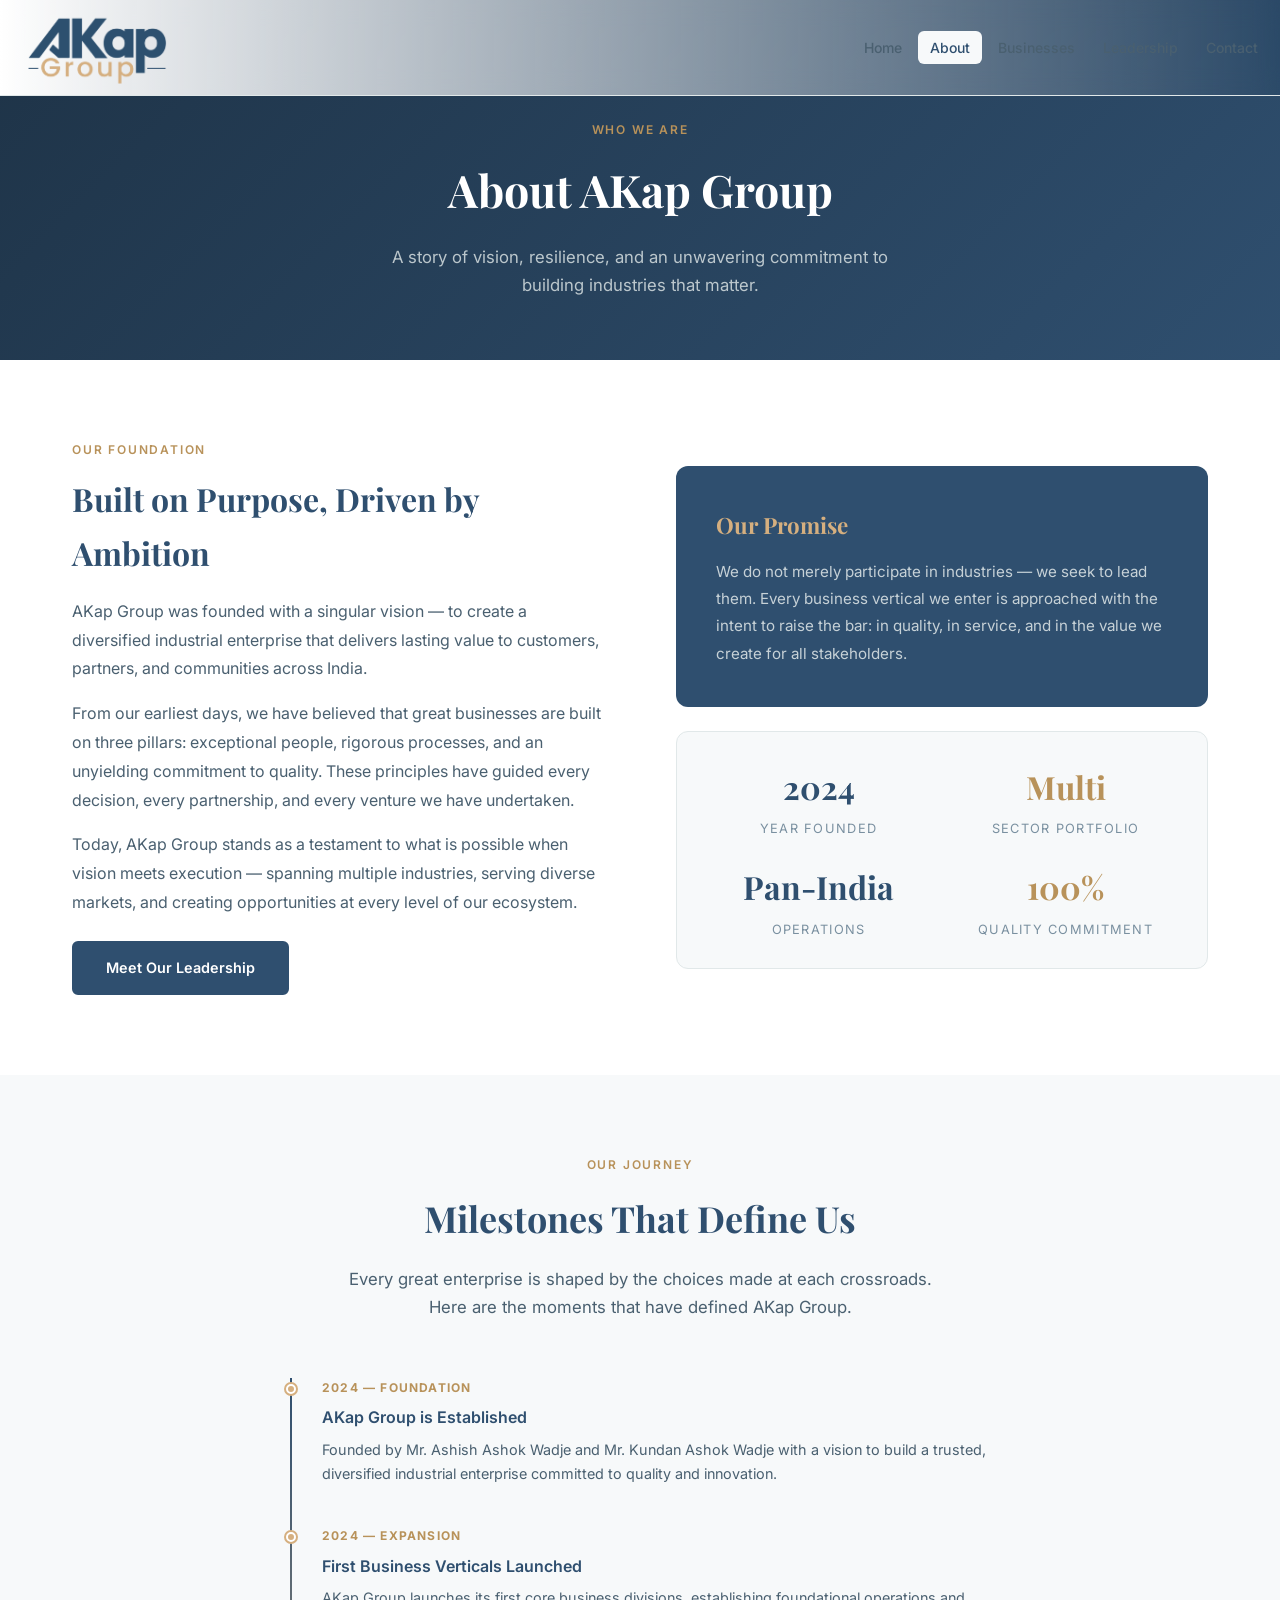
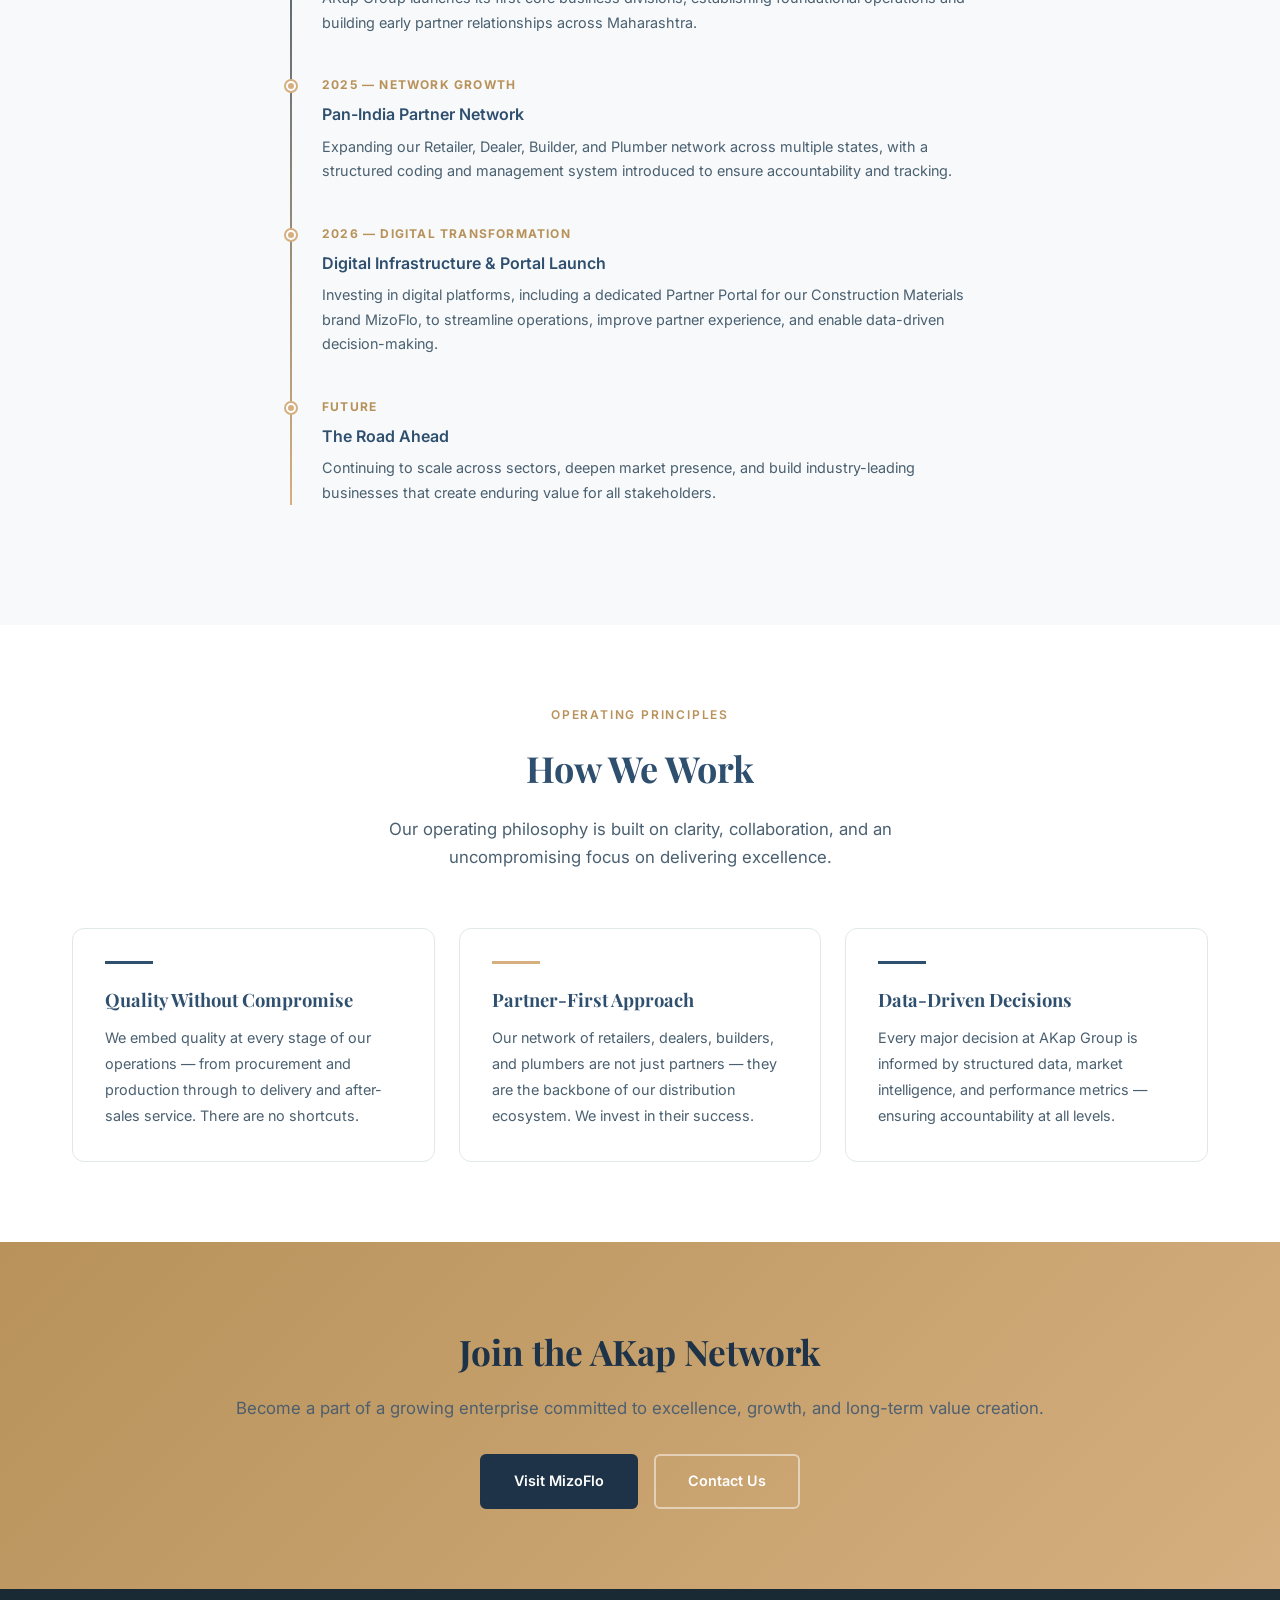
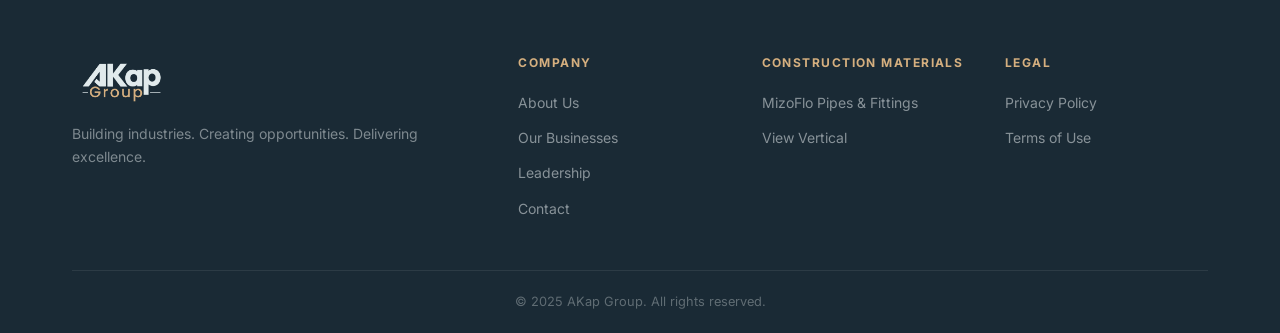
==== about.html @ 83cd5a6f "Add files via upload" ====
<!DOCTYPE html>
<html lang="en">
<head>
<meta charset="UTF-8">
<meta name="viewport" content="width=device-width, initial-scale=1.0">
<title>About Us | AKap Group</title>
<link rel="preconnect" href="https://fonts.googleapis.com">
<link href="https://fonts.googleapis.com/css2?family=Inter:wght@300;400;500;600;700&family=Playfair+Display:wght@400;600;700&display=swap" rel="stylesheet">
<link rel="stylesheet" href="style.css">
</head>
<body>

<nav class="navbar" id="navbar">
  <div class="nav-container">
    <a href="index.html" class="nav-logo">
    <img src="images/logo-light.png" data-img="logoLight" alt="AKap Group" class="site-logo">
</a>
    <button class="hamburger" id="hamburger" aria-label="Toggle menu"><span></span><span></span><span></span></button>
    <ul class="nav-links" id="navLinks">
      <li><a href="index.html">Home</a></li>
      <li><a href="about.html" class="active">About</a></li>
      <li class="nav-dropdown">
        <a href="businesses.html" class="nav-dropdown-toggle">Businesses</a>
        <div class="nav-dropdown-panel">
          <div class="nav-dropdown-area">
            <a href="construction-materials.html" class="nav-dropdown-area-link">
              <span>Construction Materials</span>
              <span class="nav-dropdown-area-arrow">›</span>
            </a>
            <div class="nav-dropdown-brands">
              <a href="mizoflo.html" class="nav-dropdown-brand-link">MizoFlo Pipes &amp; Fittings</a>
            </div>
          </div>
        </div>
      </li>
      <li><a href="directors.html">Leadership</a></li>
      <li><a href="contact.html">Contact</a></li>
    </ul>
  </div>
</nav>

<section class="page-hero">
  <div class="container">
    <div class="section-eyebrow">Who We Are</div>
    <h1>About AKap Group</h1>
    <p>A story of vision, resilience, and an unwavering commitment to building industries that matter.</p>
  </div>
</section>

<section class="section">
  <div class="container">
    <div class="about-intro">
      <div class="about-text">
        <div class="section-eyebrow">Our Foundation</div>
        <h2>Built on Purpose, Driven by Ambition</h2>
        <p>AKap Group was founded with a singular vision — to create a diversified industrial enterprise that delivers lasting value to customers, partners, and communities across India.</p>
        <p>From our earliest days, we have believed that great businesses are built on three pillars: exceptional people, rigorous processes, and an unyielding commitment to quality. These principles have guided every decision, every partnership, and every venture we have undertaken.</p>
        <p>Today, AKap Group stands as a testament to what is possible when vision meets execution — spanning multiple industries, serving diverse markets, and creating opportunities at every level of our ecosystem.</p>
        <a href="directors.html" class="btn-primary" style="margin-top: 8px;">Meet Our Leadership</a>
      </div>
      <div>
        <div class="about-highlight">
          <h3>Our Promise</h3>
          <p>We do not merely participate in industries — we seek to lead them. Every business vertical we enter is approached with the intent to raise the bar: in quality, in service, and in the value we create for all stakeholders.</p>
        </div>
        <div style="margin-top: 24px; background: var(--off-white); border: 1px solid var(--silver); border-radius: var(--radius-md); padding: 28px;">
          <div style="display: grid; grid-template-columns: 1fr 1fr; gap: 20px; text-align: center;">
            <div>
              <div style="font-family: var(--font-display); font-size: 2rem; font-weight: 700; color: var(--navy);">2024</div>
              <div style="font-size: 0.8rem; color: var(--text-light); text-transform: uppercase; letter-spacing: 0.1em; margin-top: 4px;">Year Founded</div>
            </div>
            <div>
              <div style="font-family: var(--font-display); font-size: 2rem; font-weight: 700; color: var(--gold-dark);">Multi</div>
              <div style="font-size: 0.8rem; color: var(--text-light); text-transform: uppercase; letter-spacing: 0.1em; margin-top: 4px;">Sector Portfolio</div>
            </div>
            <div>
              <div style="font-family: var(--font-display); font-size: 2rem; font-weight: 700; color: var(--navy);">Pan-India</div>
              <div style="font-size: 0.8rem; color: var(--text-light); text-transform: uppercase; letter-spacing: 0.1em; margin-top: 4px;">Operations</div>
            </div>
            <div>
              <div style="font-family: var(--font-display); font-size: 2rem; font-weight: 700; color: var(--gold-dark);">100%</div>
              <div style="font-size: 0.8rem; color: var(--text-light); text-transform: uppercase; letter-spacing: 0.1em; margin-top: 4px;">Quality Commitment</div>
            </div>
          </div>
        </div>
      </div>
    </div>
  </div>
</section>

<section class="section" style="background: var(--off-white);">
  <div class="container">
    <div class="section-header">
      <div class="section-eyebrow">Our Journey</div>
      <h2>Milestones That Define Us</h2>
      <p>Every great enterprise is shaped by the choices made at each crossroads. Here are the moments that have defined AKap Group.</p>
    </div>
    <div style="max-width: 700px; margin: 0 auto;">
      <div class="timeline">
        <div class="timeline-item">
          <div class="timeline-year">2024 — Foundation</div>
          <h4>AKap Group is Established</h4>
          <p>Founded by Mr. Ashish Ashok Wadje and Mr. Kundan Ashok Wadje with a vision to build a trusted, diversified industrial enterprise committed to quality and innovation.</p>
        </div>
        <div class="timeline-item">
          <div class="timeline-year">2024 — Expansion</div>
          <h4>First Business Verticals Launched</h4>
          <p>AKap Group launches its first core business divisions, establishing foundational operations and building early partner relationships across Maharashtra.</p>
        </div>
        <div class="timeline-item">
          <div class="timeline-year">2025 — Network Growth</div>
          <h4>Pan-India Partner Network</h4>
          <p>Expanding our Retailer, Dealer, Builder, and Plumber network across multiple states, with a structured coding and management system introduced to ensure accountability and tracking.</p>
        </div>
        <div class="timeline-item">
          <div class="timeline-year">2026 — Digital Transformation</div>
          <h4>Digital Infrastructure &amp; Portal Launch</h4>
          <p>Investing in digital platforms, including a dedicated Partner Portal for our Construction Materials brand MizoFlo, to streamline operations, improve partner experience, and enable data-driven decision-making.</p>
        </div>
        <div class="timeline-item">
          <div class="timeline-year">Future</div>
          <h4>The Road Ahead</h4>
          <p>Continuing to scale across sectors, deepen market presence, and build industry-leading businesses that create enduring value for all stakeholders.</p>
        </div>
      </div>
    </div>
  </div>
</section>

<section class="section">
  <div class="container">
    <div class="section-header">
      <div class="section-eyebrow">Operating Principles</div>
      <h2>How We Work</h2>
      <p>Our operating philosophy is built on clarity, collaboration, and an uncompromising focus on delivering excellence.</p>
    </div>
    <div style="display: grid; grid-template-columns: repeat(auto-fit, minmax(280px, 1fr)); gap: 24px;">
      <div style="background: var(--white); border: 1px solid var(--silver); border-radius: var(--radius-md); padding: 32px;">
        <div style="width: 48px; height: 3px; background: var(--navy); margin-bottom: 20px;"></div>
        <h4 style="font-family: var(--font-display); font-size: 1.15rem; color: var(--navy); margin-bottom: 10px;">Quality Without Compromise</h4>
        <p style="font-size: 0.9rem; color: var(--text-mid); line-height: 1.8;">We embed quality at every stage of our operations — from procurement and production through to delivery and after-sales service. There are no shortcuts.</p>
      </div>
      <div style="background: var(--white); border: 1px solid var(--silver); border-radius: var(--radius-md); padding: 32px;">
        <div style="width: 48px; height: 3px; background: var(--gold); margin-bottom: 20px;"></div>
        <h4 style="font-family: var(--font-display); font-size: 1.15rem; color: var(--navy); margin-bottom: 10px;">Partner-First Approach</h4>
        <p style="font-size: 0.9rem; color: var(--text-mid); line-height: 1.8;">Our network of retailers, dealers, builders, and plumbers are not just partners — they are the backbone of our distribution ecosystem. We invest in their success.</p>
      </div>
      <div style="background: var(--white); border: 1px solid var(--silver); border-radius: var(--radius-md); padding: 32px;">
        <div style="width: 48px; height: 3px; background: var(--navy); margin-bottom: 20px;"></div>
        <h4 style="font-family: var(--font-display); font-size: 1.15rem; color: var(--navy); margin-bottom: 10px;">Data-Driven Decisions</h4>
        <p style="font-size: 0.9rem; color: var(--text-mid); line-height: 1.8;">Every major decision at AKap Group is informed by structured data, market intelligence, and performance metrics — ensuring accountability at all levels.</p>
      </div>
    </div>
  </div>
</section>

<section class="cta-section">
  <div class="container">
    <div class="cta-inner">
      <h2>Join the AKap Network</h2>
      <p>Become a part of a growing enterprise committed to excellence, growth, and long-term value creation.</p>
      <div class="cta-actions">
        <a href="mizoflo.html" class="btn-primary">Visit MizoFlo</a>
        <a href="contact.html" class="btn-secondary-light">Contact Us</a>
      </div>
    </div>
  </div>
</section>

<footer class="footer">
  <div class="container">
    <div class="footer-grid">
      <div class="footer-brand">
       <div class="footer-logo">
    <img src="images/logo-dark.png" data-img="logoDark" class="footer-logo-img" alt="AKap Group">
</div>
        <p>Building industries. Creating opportunities. Delivering excellence.</p>
      </div>
      <div class="footer-links"><h5>Company</h5><ul><li><a href="about.html">About Us</a></li><li><a href="businesses.html">Our Businesses</a></li><li><a href="directors.html">Leadership</a></li><li><a href="contact.html">Contact</a></li></ul></div>
      <div class="footer-links"><h5>Construction Materials</h5><ul><li><a href="mizoflo.html">MizoFlo Pipes &amp; Fittings</a></li><li><a href="construction-materials.html">View Vertical</a></li></ul></div>
      <div class="footer-links"><h5>Legal</h5><ul><li><a href="#">Privacy Policy</a></li><li><a href="#">Terms of Use</a></li></ul></div>
    </div>
    <div class="footer-bottom"><p>© 2025 AKap Group. All rights reserved.</p></div>
  </div>
</footer>

<script src="images.js"></script>
<script src="main.js"></script>
</body>
</html>
---- style.css ----
/* ============================================
   AKap Group — Enterprise Website Stylesheet
   Brand Colors:
   Navy Blue:  #2F4F6F
   Gold:       #D5AF7F
   Silver:     #E1E8E9
   ============================================ */

*, *::before, *::after { box-sizing: border-box; margin: 0; padding: 0; }

:root {
  --navy:       #2F4F6F;
  --navy-dark:  #1E3347;
  --navy-light: #3D6385;
  --gold:       #D5AF7F;
  --gold-dark:  #B8925A;
  --gold-light: #E8CEAD;
  --silver:     #E1E8E9;
  --silver-dark:#C5D0D2;
  --white:      #FFFFFF;
  --off-white:  #F7F9FA;
  --text-dark:  #1A2A35;
  --text-mid:   #4A6070;
  --text-light: #7A90A0;
  --font-display: 'Playfair Display', Georgia, serif;
  --font-body:    'Inter', system-ui, sans-serif;
  --radius-sm:  6px;
  --radius-md:  12px;
  --radius-lg:  20px;
  --shadow-sm:  0 2px 8px rgba(47,79,111,0.08);
  --shadow-md:  0 6px 24px rgba(47,79,111,0.12);
  --shadow-lg:  0 16px 48px rgba(47,79,111,0.16);
  --transition: 0.25s ease;

  /* Navbar brand gradient — white fading into this brand's primary
     color. Override --navbar-tint (and optionally --navbar-tint-strong)
     in a brand theme file (e.g. mizoflo-theme.css) to re-skin the
     navbar for that brand without touching any HTML or other CSS. */
  --navbar-tint:        rgba(47,79,111,0.14);
  --navbar-tint-strong: rgba(47,79,111,0.22);
}

html { scroll-behavior: smooth; }
body {
  font-family: var(--font-body);
  color: var(--text-dark);
  background: var(--white);
  line-height: 1.7;
  font-size: 16px;
}

/* ── UTILITY ── */
.container { max-width: 1200px; margin: 0 auto; padding: 0 2rem; }
.section { padding: 80px 0; }
.section-header { text-align: center; margin-bottom: 56px; }
.section-header h2 { font-family: var(--font-display); font-size: 2.25rem; color: var(--navy); margin-bottom: 16px; }
.section-header p { font-size: 1.05rem; color: var(--text-mid); max-width: 600px; margin: 0 auto; }
.section-eyebrow { font-size: 0.75rem; font-weight: 600; letter-spacing: 0.15em; text-transform: uppercase; color: var(--gold-dark); margin-bottom: 12px; }

/* ── BUTTONS ── */
.btn-primary {
  display: inline-block; padding: 13px 32px;
  background: var(--navy); color: var(--white);
  font-family: var(--font-body); font-size: 0.9rem; font-weight: 600;
  border-radius: var(--radius-sm); text-decoration: none;
  transition: background var(--transition), transform var(--transition);
  border: 2px solid var(--navy);
}
.btn-primary:hover { background: var(--navy-dark); transform: translateY(-1px); }

.btn-secondary {
  display: inline-block; padding: 13px 32px;
  background: transparent; color: var(--navy);
  font-family: var(--font-body); font-size: 0.9rem; font-weight: 600;
  border-radius: var(--radius-sm); text-decoration: none;
  border: 2px solid var(--navy);
  transition: background var(--transition), color var(--transition);
}
.btn-secondary:hover { background: var(--navy); color: var(--white); }

.btn-secondary-light {
  display: inline-block; padding: 13px 32px;
  background: transparent; color: var(--white);
  font-family: var(--font-body); font-size: 0.9rem; font-weight: 600;
  border-radius: var(--radius-sm); text-decoration: none;
  border: 2px solid rgba(255,255,255,0.5);
  transition: background var(--transition), border-color var(--transition);
}
.btn-secondary-light:hover { background: rgba(255,255,255,0.1); border-color: var(--white); }

.btn-gold {
  display: inline-block; padding: 13px 32px;
  background: var(--gold); color: var(--navy-dark);
  font-family: var(--font-body); font-size: 0.9rem; font-weight: 700;
  border-radius: var(--radius-sm); text-decoration: none;
  border: 2px solid var(--gold);
  transition: background var(--transition), transform var(--transition);
}
.btn-gold:hover { background: var(--gold-dark); transform: translateY(-1px); }

/* ── NAVBAR ── */
.navbar {
  position: fixed; top: 0; left: 0; right: 0; z-index: 1000;
  background: linear-gradient(90deg, #ffffff 0%, var(--navbar-tint) 100%);
  backdrop-filter: blur(12px);
  border-bottom: 1px solid var(--silver);
  transition: box-shadow var(--transition), background var(--transition);
}
.navbar.scrolled {
  box-shadow: var(--shadow-md);
  background: linear-gradient(90deg, #ffffff 0%, var(--navbar-tint-strong) 100%);
}
.nav-container{
    max-width:1450px;
    margin:0 auto;
    padding:0 10px;
    display:flex;
    align-items:center;
    justify-content:space-between;
    height:95px;
}
.nav-logo { display: flex; align-items: center; gap: 4px; text-decoration: none; }
.logo-mark { font-family: var(--font-display); font-size: 1.6rem; font-weight: 700; line-height: 1; }
.logo-ak { color: var(--navy); }
.logo-ap { color: var(--gold-dark); }
.logo-group { font-family: var(--font-body); font-size: 0.75rem; font-weight: 600; letter-spacing: 0.1em; text-transform: uppercase; color: var(--text-mid); margin-left: 2px; align-self: flex-end; margin-bottom: 3px; }

.nav-links { list-style: none; display: flex; align-items: center; gap: 4px; }
.nav-links a {
  font-size: 0.875rem; font-weight: 500; color: var(--text-mid);
  text-decoration: none; padding: 8px 12px; border-radius: var(--radius-sm);
  transition: color var(--transition), background var(--transition);
}
.nav-links a:hover, .nav-links a.active { color: var(--navy); background: var(--off-white); }
.nav-links a.nav-portal-btn {
  background: var(--navy); color: var(--white);
  padding: 9px 18px; border-radius: var(--radius-sm);
  font-weight: 600; margin-left: 8px;
}
.nav-links a.nav-portal-btn:hover { background: var(--navy-dark); }

.hamburger { display: none; flex-direction: column; gap: 5px; background: none; border: none; cursor: pointer; padding: 6px; }
.hamburger span { width: 22px; height: 2px; background: var(--navy); border-radius: 2px; transition: var(--transition); display: block; }

/* ── HERO ── */
.hero {
  min-height: 100vh; padding-top: 80px;
  background: linear-gradient(135deg, var(--navy-dark) 0%, var(--navy) 50%, #3D6080 100%);
  display: flex; flex-direction: column; justify-content: center;
  position: relative; overflow: hidden;
}
.hero-bg-pattern {
  position: absolute; inset: 0;
  background-image: radial-gradient(circle at 20% 80%, rgba(213,175,127,0.12) 0%, transparent 50%),
                    radial-gradient(circle at 80% 20%, rgba(225,232,233,0.08) 0%, transparent 50%);
}
.hero-content {
  position: relative; z-index: 1;
  max-width: 1200px; margin: 0 auto; padding: 60px 2rem 40px;
  max-width: 800px;
}
.hero-eyebrow { font-size: 0.75rem; font-weight: 600; letter-spacing: 0.2em; text-transform: uppercase; color: var(--gold); margin-bottom: 20px; }
.hero-title {
  font-family: var(--font-display); font-size: clamp(2.5rem, 6vw, 4.5rem);
  font-weight: 700; line-height: 1.1; color: var(--white); margin-bottom: 24px;
}
.hero-title-accent { color: var(--gold); }
.hero-subtitle { font-size: 1.1rem; color: rgba(225,232,233,0.85); max-width: 580px; margin-bottom: 40px; line-height: 1.8; }
.hero-actions { display: flex; gap: 16px; flex-wrap: wrap; }

.hero-visual {
  position: relative; z-index: 1;
  max-width: 1200px; margin: 0 auto; padding: 0 2rem 60px;
  display: flex; gap: 20px; flex-wrap: wrap;
}
.hero-stat-card {
  background: rgba(255,255,255,0.08); border: 1px solid rgba(255,255,255,0.15);
  border-radius: var(--radius-md); padding: 20px 28px;
  backdrop-filter: blur(10px);
}
.stat-number { font-family: var(--font-display); font-size: 1.5rem; font-weight: 700; color: var(--gold); line-height: 1.1; }
.stat-label { font-size: 0.8rem; font-weight: 500; color: rgba(225,232,233,0.7); text-transform: uppercase; letter-spacing: 0.1em; margin-top: 4px; }

/* ── MISSION STRIP ── */
.mission-strip { background: var(--navy); padding: 60px 0; }
.mission-grid { display: grid; grid-template-columns: 1fr 1px 1fr; gap: 48px; align-items: start; }
.mission-divider { background: rgba(255,255,255,0.15); align-self: stretch; }
.mission-card { text-align: center; padding: 0 24px; }
.mission-icon { font-size: 1.8rem; color: var(--gold); margin-bottom: 16px; display: block; }
.mission-card h3 { font-family: var(--font-display); font-size: 1.4rem; color: var(--white); margin-bottom: 14px; }
.mission-card p { color: rgba(225,232,233,0.8); font-size: 0.95rem; line-height: 1.8; }

/* ── BUSINESS CARDS ── */
.businesses-section { background: var(--off-white); }
.business-grid { display: grid; grid-template-columns: repeat(auto-fit, minmax(240px, 1fr)); gap: 24px; }
.business-card {
  background: var(--white); border: 1px solid var(--silver);
  border-radius: var(--radius-md); padding: 32px 28px;
  transition: box-shadow var(--transition), transform var(--transition);
}
.business-card:hover { box-shadow: var(--shadow-md); transform: translateY(-4px); }
.business-icon-wrap { margin-bottom: 20px; width: 56px; height: 56px; background: var(--off-white); border-radius: 14px; display: flex; align-items: center; justify-content: center; }
.business-card h3 { font-family: var(--font-display); font-size: 1.15rem; color: var(--navy); margin-bottom: 10px; }
.business-card p { font-size: 0.9rem; color: var(--text-mid); line-height: 1.7; margin-bottom: 20px; }
.card-link { font-size: 0.875rem; font-weight: 600; color: var(--gold-dark); text-decoration: none; transition: color var(--transition); }
.card-link:hover { color: var(--navy); }

/* ── LEADERSHIP TEASER ── */
.leadership-teaser { background: var(--white); }
.leadership-inner { display: grid; grid-template-columns: 1fr 1fr; gap: 72px; align-items: center; }
.leadership-text .section-eyebrow { text-align: left; }
.leadership-text h2 { font-family: var(--font-display); font-size: 2rem; color: var(--navy); margin-bottom: 16px; }
.leadership-text p { color: var(--text-mid); margin-bottom: 28px; line-height: 1.8; }

.leadership-cards { display: flex; flex-direction: column; gap: 16px; }
.leader-preview-card {
  display: flex; gap: 16px; align-items: flex-start;
  background: var(--off-white); border: 1px solid var(--silver);
  border-radius: var(--radius-md); padding: 20px;
}
.leader-avatar {
  width: 52px; height: 52px; border-radius: 50%; flex-shrink: 0;
  display: flex; align-items: center; justify-content: center;
  font-size: 0.7rem; font-weight: 700; color: var(--white); letter-spacing: 0.05em;
}
.leader-name { font-weight: 600; color: var(--navy); font-size: 0.9rem; }
.leader-title { font-size: 0.78rem; color: var(--gold-dark); font-weight: 500; margin-top: 2px; text-transform: uppercase; letter-spacing: 0.05em; }
.leader-quote { font-size: 0.83rem; color: var(--text-mid); margin-top: 8px; font-style: italic; line-height: 1.6; }

/* ── VALUES ── */
.values-section { background: var(--navy); }
.values-section .section-header h2 { color: var(--white); }
.values-section .section-header p { color: rgba(225,232,233,0.75); }
.values-grid { display: grid; grid-template-columns: repeat(auto-fit, minmax(200px, 1fr)); gap: 2px; }
.value-item {
  background: rgba(255,255,255,0.04); border: 1px solid rgba(255,255,255,0.08);
  padding: 36px 28px;
  transition: background var(--transition);
}
.value-item:hover { background: rgba(255,255,255,0.07); }
.value-number { font-family: var(--font-display); font-size: 2.5rem; font-weight: 700; color: rgba(213,175,127,0.3); line-height: 1; margin-bottom: 16px; }
.value-item h4 { font-size: 1.05rem; font-weight: 600; color: var(--gold); margin-bottom: 10px; }
.value-item p { font-size: 0.875rem; color: rgba(225,232,233,0.7); line-height: 1.7; }

/* ── CTA SECTION ── */
.cta-section {
  background: linear-gradient(135deg, var(--gold-dark) 0%, var(--gold) 100%);
  padding: 80px 0;
}
.cta-inner { text-align: center; }
.cta-inner h2 { font-family: var(--font-display); font-size: 2.2rem; color: var(--navy-dark); margin-bottom: 12px; }
.cta-inner p { font-size: 1.05rem; color: rgba(47,79,111,0.8); margin-bottom: 32px; }
.cta-actions { display: flex; gap: 16px; justify-content: center; flex-wrap: wrap; }
.cta-actions .btn-primary { background: var(--navy-dark); border-color: var(--navy-dark); }

/* ── FOOTER ── */
.footer { background: var(--text-dark); padding: 64px 0 0; }
.footer-grid { display: grid; grid-template-columns: 2fr 1fr 1fr 1fr; gap: 40px; padding-bottom: 40px; }
.footer-logo { font-family: var(--font-display); font-size: 1.6rem; font-weight: 700; display: flex; align-items: baseline; gap: 4px; margin-bottom: 14px; }
.footer-logo .logo-group { font-family: var(--font-body); font-size: 0.75rem; letter-spacing: 0.1em; text-transform: uppercase; }
.footer-brand p { font-size: 0.875rem; color: rgba(225,232,233,0.5); line-height: 1.7; }
.footer-links h5 { font-size: 0.75rem; font-weight: 700; text-transform: uppercase; letter-spacing: 0.12em; color: var(--gold); margin-bottom: 16px; }
.footer-links ul { list-style: none; }
.footer-links li { margin-bottom: 8px; }
.footer-links a { font-size: 0.875rem; color: rgba(225,232,233,0.55); text-decoration: none; transition: color var(--transition); }
.footer-links a:hover { color: var(--silver); }
.footer-bottom {
  border-top: 1px solid rgba(255,255,255,0.08);
  padding: 20px 0; text-align: center;
}
.footer-bottom p { font-size: 0.8rem; color: rgba(225,232,233,0.35); }

/* ── PAGE HERO (inner pages) ── */
.page-hero {
  background: linear-gradient(135deg, var(--navy-dark), var(--navy));
  padding: 120px 0 60px; text-align: center;
}
.page-hero h1 { font-family: var(--font-display); font-size: 2.8rem; color: var(--white); margin-bottom: 14px; }
.page-hero p { font-size: 1.05rem; color: rgba(225,232,233,0.8); max-width: 560px; margin: 0 auto; }

/* ── ABOUT PAGE ── */
.about-intro { display: grid; grid-template-columns: 1fr 1fr; gap: 72px; align-items: center; }
.about-text h2 { font-family: var(--font-display); font-size: 2rem; color: var(--navy); margin-bottom: 16px; }
.about-text p { color: var(--text-mid); line-height: 1.8; margin-bottom: 16px; }
.about-highlight { background: var(--navy); border-radius: var(--radius-md); padding: 40px; }
.about-highlight h3 { font-family: var(--font-display); font-size: 1.4rem; color: var(--gold); margin-bottom: 14px; }
.about-highlight p { color: rgba(225,232,233,0.85); font-size: 0.95rem; line-height: 1.8; }

.timeline { position: relative; padding-left: 32px; }
.timeline::before { content: ''; position: absolute; left: 0; top: 0; bottom: 0; width: 2px; background: linear-gradient(180deg, var(--navy), var(--gold)); }
.timeline-item { position: relative; margin-bottom: 40px; }
.timeline-item::before { content: ''; position: absolute; left: -36px; top: 6px; width: 10px; height: 10px; border-radius: 50%; background: var(--gold); border: 2px solid var(--white); box-shadow: 0 0 0 2px var(--gold); }
.timeline-year { font-size: 0.75rem; font-weight: 700; color: var(--gold-dark); text-transform: uppercase; letter-spacing: 0.1em; margin-bottom: 6px; }
.timeline-item h4 { font-weight: 600; color: var(--navy); margin-bottom: 6px; }
.timeline-item p { font-size: 0.9rem; color: var(--text-mid); line-height: 1.7; }

/* ── DIRECTORS PAGE ── */
.directors-grid { display: grid; grid-template-columns: repeat(auto-fit, minmax(400px, 1fr)); gap: 32px; }
.director-card {
  background: var(--white); border: 1px solid var(--silver);
  border-radius: var(--radius-lg); overflow: hidden;
  box-shadow: var(--shadow-sm);
  transition: box-shadow var(--transition);
}
.director-card:hover { box-shadow: var(--shadow-md); }
.director-card-header { background: var(--navy); padding: 40px; display: flex; align-items: center; gap: 24px; }
.director-avatar-lg {
  width: 80px; height: 80px; border-radius: 50%; flex-shrink: 0;
  display: flex; align-items: center; justify-content: center;
  font-size: 0.85rem; font-weight: 700; color: var(--navy-dark); background: var(--gold);
  letter-spacing: 0.05em; border: 3px solid rgba(255,255,255,0.2);
}
.director-header-info {}
.director-card-name { font-family: var(--font-display); font-size: 1.35rem; color: var(--white); }
.director-card-title { font-size: 0.8rem; color: var(--gold); font-weight: 600; text-transform: uppercase; letter-spacing: 0.1em; margin-top: 4px; }
.director-card-body { padding: 32px; }
.director-card-quote {
  font-family: var(--font-display); font-size: 1.05rem; color: var(--navy);
  border-left: 3px solid var(--gold); padding-left: 16px; margin-bottom: 24px;
  font-style: italic; line-height: 1.7;
}
.director-card-bio { font-size: 0.9rem; color: var(--text-mid); line-height: 1.8; }
.director-tags { display: flex; flex-wrap: wrap; gap: 8px; margin-top: 20px; }
.director-tag { background: var(--off-white); border: 1px solid var(--silver); border-radius: 100px; padding: 5px 14px; font-size: 0.78rem; font-weight: 500; color: var(--navy); }

/* ── BUSINESSES PAGE ── */
.business-detail-card {
  display: grid; grid-template-columns: 1fr 2fr; gap: 0;
  background: var(--white); border: 1px solid var(--silver);
  border-radius: var(--radius-md); overflow: hidden; margin-bottom: 24px;
  box-shadow: var(--shadow-sm);
}
.business-detail-sidebar { background: var(--navy); padding: 36px; display: flex; flex-direction: column; justify-content: center; }
.business-detail-num { font-family: var(--font-display); font-size: 4rem; font-weight: 700; color: rgba(213,175,127,0.25); line-height: 1; }
.business-detail-name { font-family: var(--font-display); font-size: 1.25rem; color: var(--white); margin-top: 8px; }
.business-detail-content { padding: 36px; }
.business-detail-content h3 { font-family: var(--font-display); font-size: 1.4rem; color: var(--navy); margin-bottom: 12px; }
.business-detail-content p { color: var(--text-mid); line-height: 1.8; margin-bottom: 16px; }
.business-detail-content ul { list-style: none; }
.business-detail-content ul li { font-size: 0.9rem; color: var(--text-mid); padding: 4px 0; }
.business-detail-content ul li::before { content: '—'; color: var(--gold-dark); margin-right: 10px; }

/* ── RETAILER PORTAL ── */
.portal-layout { display: grid; grid-template-columns: 280px 1fr; gap: 0; min-height: calc(100vh - 70px); }
.portal-sidebar {
  background: var(--navy); padding: 32px 0;
  position: sticky; top: 70px; height: calc(100vh - 70px); overflow-y: auto;
}
.portal-sidebar-logo { padding: 0 24px 24px; border-bottom: 1px solid rgba(255,255,255,0.1); margin-bottom: 24px; }
.portal-sidebar-logo span { font-family: var(--font-display); font-size: 1.1rem; color: var(--white); display: block; }
.portal-sidebar-logo small { font-size: 0.75rem; color: rgba(225,232,233,0.5); }
.portal-nav-section { margin-bottom: 8px; }
.portal-nav-label { font-size: 0.68rem; font-weight: 700; text-transform: uppercase; letter-spacing: 0.15em; color: rgba(213,175,127,0.6); padding: 8px 24px; }
.portal-nav-item {
  display: flex; align-items: center; gap: 12px;
  padding: 10px 24px; font-size: 0.875rem; font-weight: 500; color: rgba(225,232,233,0.7);
  cursor: pointer; transition: background var(--transition), color var(--transition);
  border-left: 3px solid transparent;
}
.portal-nav-item:hover { background: rgba(255,255,255,0.06); color: var(--white); }
.portal-nav-item.active { background: rgba(255,255,255,0.08); color: var(--white); border-left-color: var(--gold); }
.portal-nav-icon { font-size: 1.1rem; opacity: 0.8; }

.portal-main { background: var(--off-white); padding: 36px; }
.portal-topbar { display: flex; justify-content: space-between; align-items: center; margin-bottom: 28px; }
.portal-topbar h2 { font-family: var(--font-display); font-size: 1.7rem; color: var(--navy); }
.portal-user-badge { display: flex; align-items: center; gap: 12px; background: var(--white); border: 1px solid var(--silver); border-radius: 100px; padding: 8px 16px; }
.portal-user-badge span { font-size: 0.875rem; font-weight: 500; color: var(--navy); }
.portal-user-avatar { width: 32px; height: 32px; border-radius: 50%; background: var(--navy); display: flex; align-items: center; justify-content: center; font-size: 0.65rem; font-weight: 700; color: var(--white); }

.portal-stats-grid { display: grid; grid-template-columns: repeat(4, 1fr); gap: 16px; margin-bottom: 28px; }
.portal-stat-card { background: var(--white); border: 1px solid var(--silver); border-radius: var(--radius-md); padding: 20px 22px; }
.portal-stat-card .psc-label { font-size: 0.75rem; font-weight: 600; text-transform: uppercase; letter-spacing: 0.08em; color: var(--text-light); margin-bottom: 6px; }
.portal-stat-card .psc-value { font-family: var(--font-display); font-size: 1.8rem; font-weight: 700; color: var(--navy); }
.portal-stat-card .psc-sub { font-size: 0.78rem; color: var(--text-light); margin-top: 4px; }

.portal-panel { background: var(--white); border: 1px solid var(--silver); border-radius: var(--radius-md); overflow: hidden; margin-bottom: 24px; }
.portal-panel-header { padding: 20px 24px; border-bottom: 1px solid var(--silver); display: flex; justify-content: space-between; align-items: center; }
.portal-panel-header h3 { font-weight: 600; color: var(--navy); font-size: 1rem; }
.portal-panel-body { padding: 24px; }

.data-table { width: 100%; border-collapse: collapse; }
.data-table th { font-size: 0.75rem; font-weight: 700; text-transform: uppercase; letter-spacing: 0.08em; color: var(--text-light); padding: 10px 14px; border-bottom: 2px solid var(--silver); text-align: left; background: var(--off-white); }
.data-table td { padding: 12px 14px; border-bottom: 1px solid var(--silver); font-size: 0.875rem; color: var(--text-dark); }
.data-table tr:last-child td { border-bottom: none; }
.data-table tr:hover td { background: var(--off-white); }

.badge { display: inline-block; padding: 3px 10px; border-radius: 100px; font-size: 0.72rem; font-weight: 600; text-transform: uppercase; letter-spacing: 0.05em; }
.badge-retailer { background: #EBF4FF; color: #2F4F6F; }
.badge-dealer   { background: #FFF5E6; color: #8A5E1A; }
.badge-builder  { background: #EDF7EE; color: #1E5E23; }
.badge-plumber  { background: #F0EDFF; color: #4A2E8A; }
.badge-urban    { background: #E6F7F5; color: #1A5E54; }
.badge-rural    { background: #FEF0E8; color: #7A3A14; }

.form-group { margin-bottom: 20px; }
.form-label { display: block; font-size: 0.8rem; font-weight: 600; color: var(--text-dark); margin-bottom: 6px; text-transform: uppercase; letter-spacing: 0.06em; }
.form-input, .form-select {
  width: 100%; padding: 10px 14px;
  border: 1.5px solid var(--silver); border-radius: var(--radius-sm);
  font-family: var(--font-body); font-size: 0.9rem; color: var(--text-dark);
  background: var(--white); transition: border-color var(--transition);
  outline: none;
}
.form-input:focus, .form-select:focus { border-color: var(--navy); box-shadow: 0 0 0 3px rgba(47,79,111,0.1); }
.form-grid { display: grid; grid-template-columns: 1fr 1fr; gap: 16px; }
.form-grid-3 { display: grid; grid-template-columns: 1fr 1fr 1fr; gap: 16px; }

.code-display {
  background: var(--navy); color: var(--gold); font-family: monospace;
  font-size: 1.4rem; letter-spacing: 0.15em; padding: 16px 24px;
  border-radius: var(--radius-sm); display: inline-block; margin-top: 8px;
}

/* ── CONTACT PAGE ── */
.contact-grid { display: grid; grid-template-columns: 1fr 1.5fr; gap: 56px; }
.contact-info h2 { font-family: var(--font-display); font-size: 1.8rem; color: var(--navy); margin-bottom: 16px; }
.contact-info p { color: var(--text-mid); line-height: 1.8; margin-bottom: 28px; }
.contact-item { display: flex; align-items: flex-start; gap: 16px; margin-bottom: 20px; }
.contact-item-icon { width: 40px; height: 40px; background: var(--off-white); border: 1px solid var(--silver); border-radius: var(--radius-sm); display: flex; align-items: center; justify-content: center; flex-shrink: 0; color: var(--navy); font-size: 1rem; }
.contact-item-label { font-size: 0.75rem; font-weight: 700; text-transform: uppercase; letter-spacing: 0.1em; color: var(--gold-dark); margin-bottom: 2px; }
.contact-item-value { font-size: 0.9rem; color: var(--text-dark); }

.contact-form-wrap { background: var(--white); border: 1px solid var(--silver); border-radius: var(--radius-lg); padding: 40px; box-shadow: var(--shadow-sm); }
.contact-form-wrap h3 { font-family: var(--font-display); font-size: 1.4rem; color: var(--navy); margin-bottom: 24px; }

/* ── NOMENCLATURE EXPLAINER ── */
.nomenclature-box { background: var(--navy); border-radius: var(--radius-md); padding: 36px; }
.nomen-code { font-family: monospace; font-size: 2rem; font-weight: 700; color: var(--gold); letter-spacing: 0.2em; margin-bottom: 28px; display: block; }
.nomen-breakdown { display: grid; grid-template-columns: repeat(6, 1fr); gap: 8px; }
.nomen-segment { text-align: center; }
.nomen-seg-value { background: rgba(255,255,255,0.12); color: var(--white); font-family: monospace; font-size: 1rem; font-weight: 700; padding: 10px; border-radius: var(--radius-sm); margin-bottom: 6px; }
.nomen-seg-label { font-size: 0.68rem; color: rgba(225,232,233,0.6); text-transform: uppercase; letter-spacing: 0.08em; }

/* ── RESPONSIVE ── */
@media (max-width: 1024px) {
  .portal-layout { grid-template-columns: 1fr; }
  .portal-sidebar { position: static; height: auto; display: none; }
  .portal-stats-grid { grid-template-columns: repeat(2, 1fr); }
  .leadership-inner { grid-template-columns: 1fr; gap: 40px; }
  .footer-grid { grid-template-columns: 1fr 1fr; }
}
@media (max-width: 768px) {
  .nav-links { display: none; flex-direction: column; position: absolute; top: 70px; left: 0; right: 0; background: var(--white); border-bottom: 1px solid var(--silver); padding: 16px; gap: 4px; box-shadow: var(--shadow-md); }
  .nav-links.open { display: flex; }
  .hamburger { display: flex; }
  .section { padding: 56px 0; }
  .hero-content { padding: 60px 1.5rem 20px; }
  .hero-visual { padding: 0 1.5rem 40px; }
  .mission-grid { grid-template-columns: 1fr; }
  .mission-divider { height: 1px; width: 100%; }
  .about-intro, .contact-grid { grid-template-columns: 1fr; }
  .business-detail-card { grid-template-columns: 1fr; }
  .directors-grid { grid-template-columns: 1fr; }
  .portal-stats-grid { grid-template-columns: 1fr 1fr; }
  .footer-grid { grid-template-columns: 1fr; gap: 28px; }
  .form-grid, .form-grid-3 { grid-template-columns: 1fr; }
  .nomen-breakdown { grid-template-columns: repeat(3, 1fr); }
}
@media (max-width: 480px) {
  .hero-title { font-size: 2rem; }
  .portal-stats-grid { grid-template-columns: 1fr; }
}

/* ── ANIMATIONS ── */
@keyframes fadeInUp { from { opacity: 0; transform: translateY(20px); } to { opacity: 1; transform: translateY(0); } }
.fade-in-up { animation: fadeInUp 0.6s ease forwards; }
.fade-in-up-delay-1 { animation-delay: 0.1s; opacity: 0; animation-fill-mode: forwards; animation-name: fadeInUp; animation-duration: 0.6s; animation-timing-function: ease; }
.fade-in-up-delay-2 { animation-delay: 0.2s; opacity: 0; animation-fill-mode: forwards; animation-name: fadeInUp; animation-duration: 0.6s; animation-timing-function: ease; }
.fade-in-up-delay-3 { animation-delay: 0.3s; opacity: 0; animation-fill-mode: forwards; animation-name: fadeInUp; animation-duration: 0.6s; animation-timing-function: ease; }

/* ── SUCCESS / TOAST ── */
.toast {
  position: fixed; bottom: 32px; right: 32px; z-index: 9999;
  background: var(--navy); color: var(--white);
  padding: 14px 24px; border-radius: var(--radius-md);
  font-size: 0.9rem; font-weight: 500;
  box-shadow: var(--shadow-lg);
  transform: translateY(100px); opacity: 0;
  transition: transform 0.3s ease, opacity 0.3s ease;
}
.toast.show { transform: translateY(0); opacity: 1; }
.toast-gold { background: var(--gold-dark); color: var(--white); }
.site-logo{
    height:96px;
    width:auto;
    max-width:264px;
    display:block;
    object-fit:contain;
    object-position:left center;
}

.nav-logo{
    display:flex;
    align-items:center;
    margin-left:0;
    flex-shrink:0;
}

@media (max-width:768px){
    .site-logo{
        height:67px;
        max-width:192px;
    }
}
.footer-logo-img{
    height:55px;
    width:auto;
}
.portal-logo{
    width:160px;
    margin-bottom:15px;
}
.director-photo{
    width:90px;
    height:90px;
    border-radius:50%;
    object-fit:cover;
    border:4px solid rgba(255,255,255,.25);
    flex-shrink:0;
}
.leader-avatar-img{
    width:52px;
    height:52px;
    border-radius:50%;
    object-fit:cover;
}

/* ════════════════════════════════════════════════════════════
   SUB-BRAND / DUAL-LOGO HEADER
   Used on subsidiary brand pages (e.g. MizoFlo) to show the
   parent AKap Group identity alongside the subsidiary brand.
   Colors here use var(--gold)/var(--navy) etc. so they inherit
   whichever brand theme file is loaded on that page.
   ════════════════════════════════════════════════════════════ */
.dual-brand-logos { display: flex; align-items: center; gap: 14px; }
.parent-brand-link { display: flex; align-items: center; text-decoration: none; }
.parent-brand-logo { height: 96px; width: auto; max-width: 264px; object-fit: contain; opacity: 0.8; transition: opacity var(--transition); }
.parent-brand-link:hover .parent-brand-logo { opacity: 1; }
.brand-divider { width: 1px; height: 40px; background: var(--silver-dark); display: inline-block; }
.sub-brand-link { display: flex; align-items: center; text-decoration: none; }
.sub-brand-logo { height: 150px; width: auto; max-width: 400px; object-fit: contain; }

@media (max-width: 768px) {
  .parent-brand-logo { height: 67px; max-width: 192px; } 
   .sub-brand-logo { height: 96px; max-width: 230px; }
  .brand-divider { height: 30px; }
}
.parent-brand-badge {
  display: inline-flex; align-items: center; gap: 8px;
  font-size: 0.78rem; color: rgba(255,255,255,0.6);
}
.parent-brand-badge img { height: 18px; opacity: 0.9; }
.parent-brand-badge a { color: var(--gold-light); text-decoration: none; font-weight: 600; }
.parent-brand-badge a:hover { text-decoration: underline; }

/* ════════════════════════════════════════════════════════════
   BUSINESS AREA CARDS
   Used on businesses.html (area overview) and on each business
   area page (e.g. construction-materials.html) to list the
   companies/brands operating within that vertical.
   ════════════════════════════════════════════════════════════ */
.area-grid { display: grid; grid-template-columns: repeat(auto-fit, minmax(260px, 1fr)); gap: 24px; }
.area-card {
  background: var(--white); border: 1px solid var(--silver);
  border-radius: var(--radius-md); padding: 32px;
  text-decoration: none; display: block;
  transition: transform var(--transition), box-shadow var(--transition);
}
.area-card:hover { transform: translateY(-4px); box-shadow: var(--shadow-md); }
.area-card-logo-wrap {
  height: 56px; display: flex; align-items: center; margin-bottom: 22px;
}
.area-card-logo { height: 100%; max-width: 160px; width: auto; object-fit: contain; }
.area-card h3 { font-family: var(--font-display); color: var(--navy); font-size: 1.2rem; margin-bottom: 8px; }
.area-card p { font-size: 0.9rem; color: var(--text-mid); line-height: 1.7; margin-bottom: 18px; }
.area-card .card-link { font-weight: 600; }
.area-card-tag {
  display: inline-block; font-size: 0.7rem; font-weight: 700;
  text-transform: uppercase; letter-spacing: 0.08em;
  padding: 4px 12px; border-radius: 100px; margin-bottom: 14px;
}

/* ════════════════════════════════════════════════════════════
   BUSINESSES NAV DROPDOWN
   Top-level "Businesses" → flyout list of Business Areas →
   each area flies out further into the Brands within it.
   Currently: Construction Materials → MizoFlo Pipes & Fittings.
   Extend by duplicating .nav-dropdown-area blocks for new
   areas, and .nav-dropdown-brand-link rows for new brands.
   ════════════════════════════════════════════════════════════ */
.nav-dropdown { position: relative; }
.nav-dropdown-toggle { display: inline-block; }
.nav-dropdown-panel {
  position: absolute; top: 100%; left: 0; margin-top: 8px;
  background: var(--white); border: 1px solid var(--silver);
  border-radius: var(--radius-sm); box-shadow: var(--shadow-md);
  min-width: 250px; padding: 8px; z-index: 1100;
  opacity: 0; visibility: hidden; transform: translateY(6px);
  transition: opacity 0.2s ease, transform 0.2s ease, visibility 0.2s ease;
}
.nav-dropdown:hover .nav-dropdown-panel,
.nav-dropdown-panel:hover,
.nav-dropdown:focus-within .nav-dropdown-panel {
  opacity: 1; visibility: visible; transform: translateY(0);
}
.nav-dropdown-area { position: relative; }
.nav-dropdown-area-link {
  display: flex; align-items: center; justify-content: space-between; gap: 10px;
  padding: 10px 14px; border-radius: var(--radius-sm);
  color: var(--text-dark); text-decoration: none;
  font-weight: 600; font-size: 0.875rem;
}
.nav-dropdown-area-link:hover { background: var(--off-white); color: var(--navy); }
.nav-dropdown-area-arrow { color: var(--text-light); font-size: 1rem; }
.nav-dropdown-brands {
  position: absolute; top: 0; left: 100%; margin-left: 6px;
  background: var(--white); border: 1px solid var(--silver);
  border-radius: var(--radius-sm); box-shadow: var(--shadow-md);
  min-width: 230px; padding: 8px; z-index: 1100;
  opacity: 0; visibility: hidden; transform: translateX(6px);
  transition: opacity 0.2s ease, transform 0.2s ease, visibility 0.2s ease;
}
.nav-dropdown-area:hover .nav-dropdown-brands,
.nav-dropdown-brands:hover {
  opacity: 1; visibility: visible; transform: translateX(0);
}
.nav-dropdown-brand-link {
  display: block; padding: 9px 14px; border-radius: var(--radius-sm);
  color: var(--text-mid); text-decoration: none; font-size: 0.85rem;
}
.nav-dropdown-brand-link:hover { background: var(--off-white); color: var(--navy); }

@media (max-width: 768px) {
  .nav-dropdown-panel {
    position: static; opacity: 1; visibility: visible; transform: none;
    box-shadow: none; border: none; min-width: auto;
    padding: 2px 0 6px 14px; margin-top: 4px;
  }
  .nav-dropdown-brands {
    position: static; opacity: 1; visibility: visible; transform: none;
    box-shadow: none; border: none; min-width: auto;
    margin-left: 0; padding: 0 0 0 14px;
  }
  .nav-dropdown-area-link { padding: 8px 14px; }
}
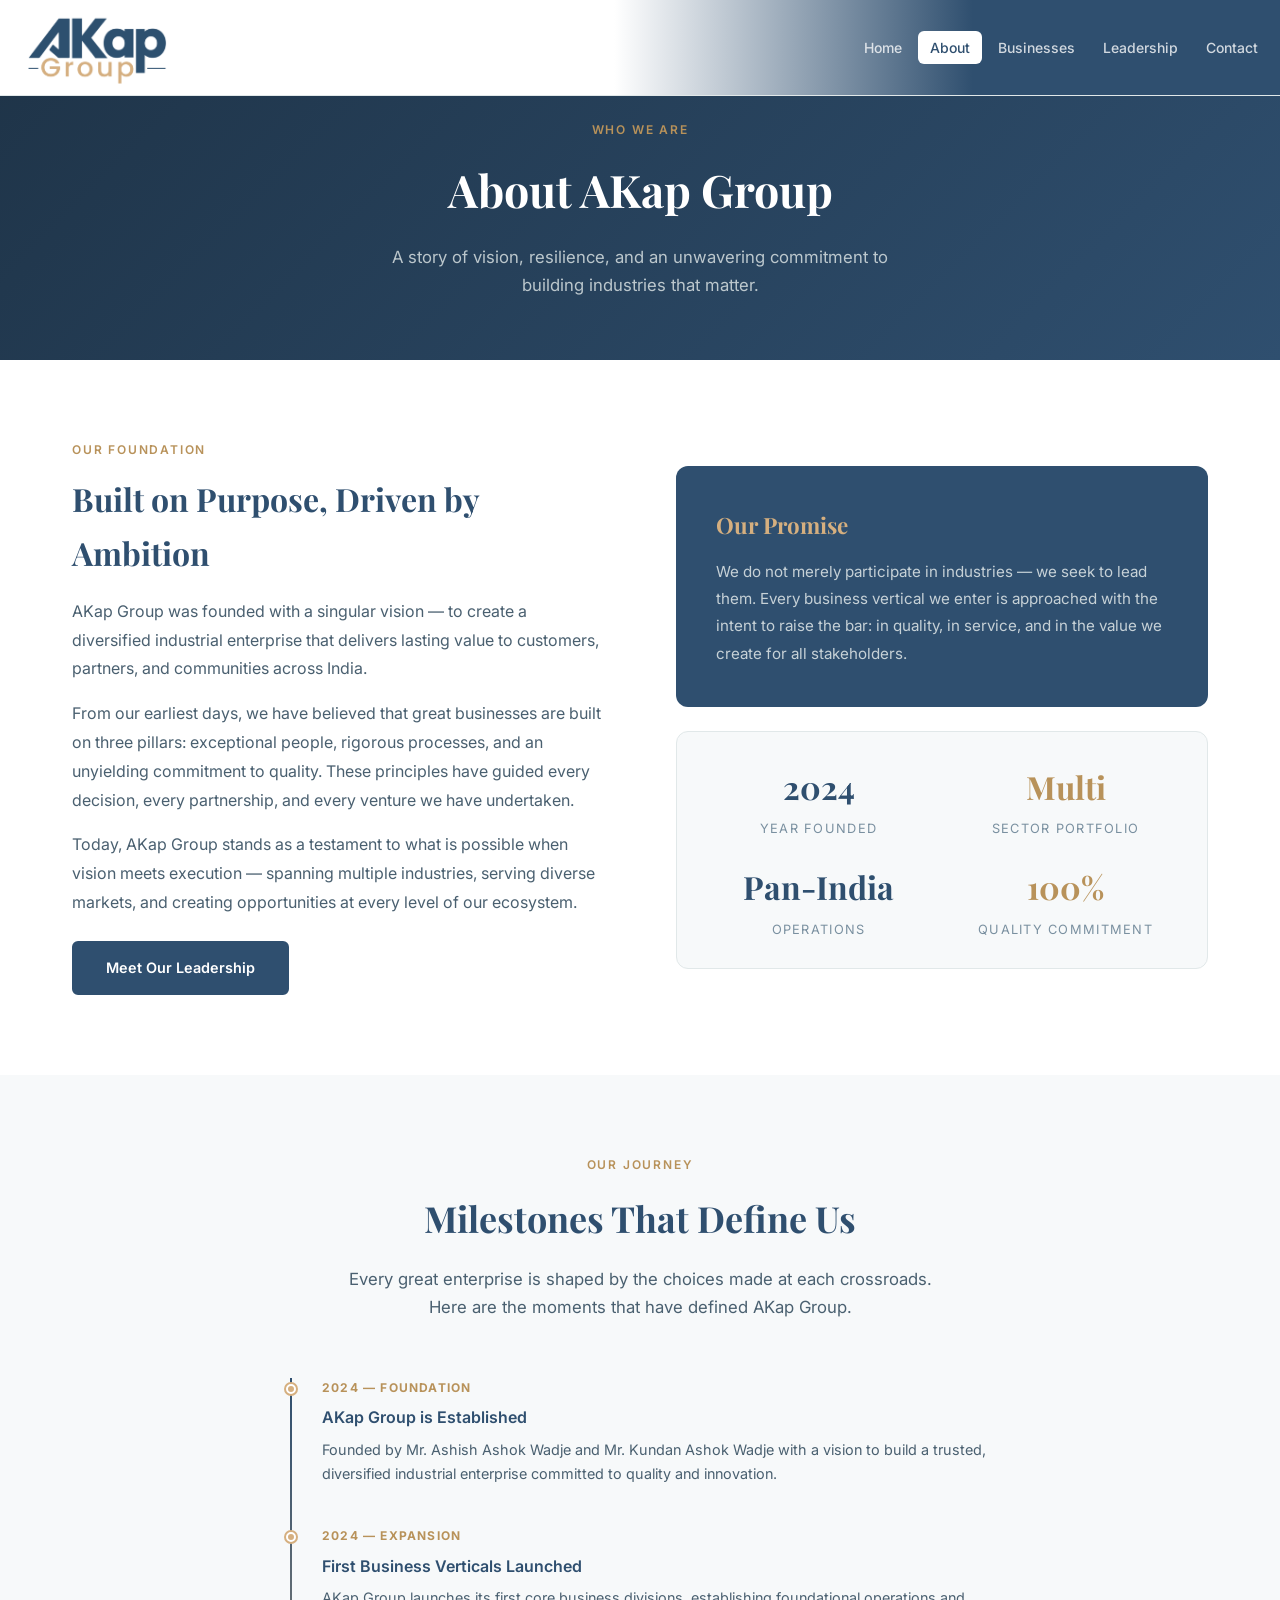
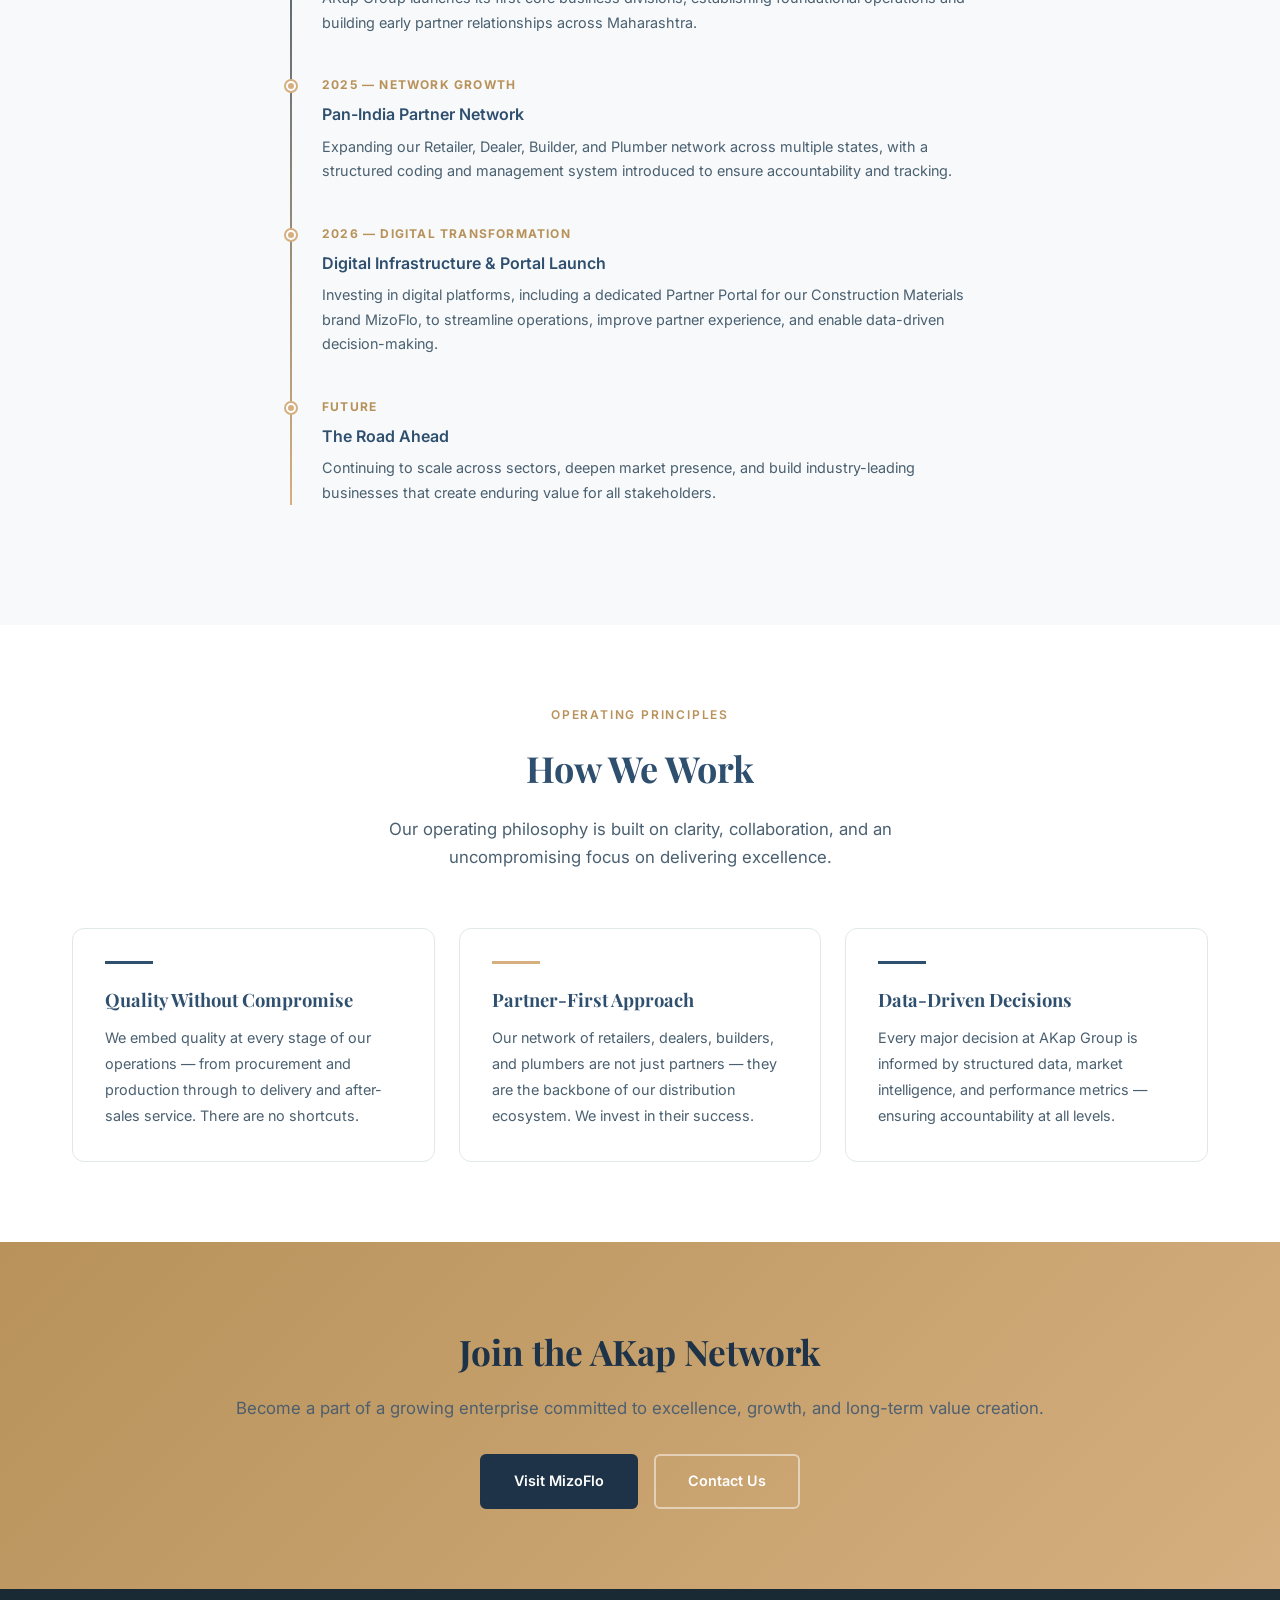
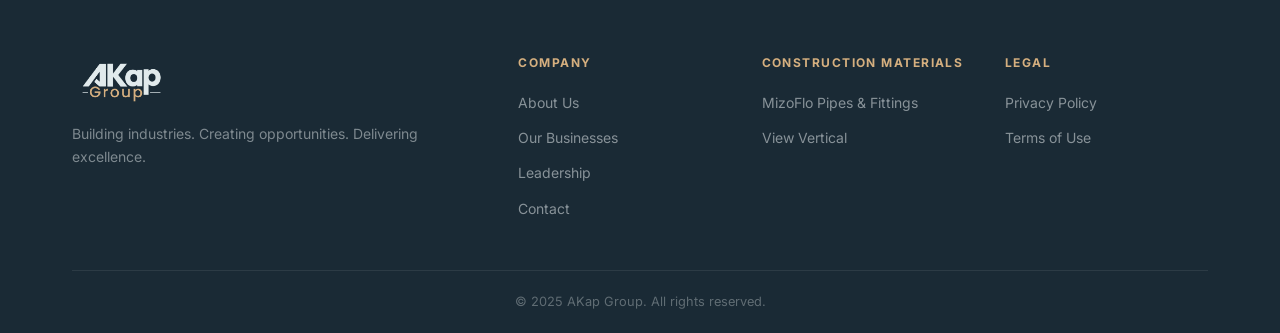
==== commit fa84ff35: "Add logo to MizoFlo brand link in about.html" ====
--- a/about.html
+++ b/about.html
@@ -28,7 +28,7 @@
               <span class="nav-dropdown-area-arrow">›</span>
             </a>
             <div class="nav-dropdown-brands">
-              <a href="mizoflo.html" class="nav-dropdown-brand-link">MizoFlo Pipes &amp; Fittings</a>
+              <a href="mizoflo.html" class="nav-dropdown-brand-link"><img src="images/mizoflo-logo.png" data-img="mizofloLogo" alt="" class="nav-dropdown-brand-logo">MizoFlo Pipes &amp; Fittings</a>
             </div>
           </div>
         </div>
--- a/style.css
+++ b/style.css
@@ -32,12 +32,12 @@
   --shadow-lg:  0 16px 48px rgba(47,79,111,0.16);
   --transition: 0.25s ease;
 
-  /* Navbar brand gradient — white fading into this brand's primary
-     color. Override --navbar-tint (and optionally --navbar-tint-strong)
-     in a brand theme file (e.g. mizoflo-theme.css) to re-skin the
-     navbar for that brand without touching any HTML or other CSS. */
-  --navbar-tint:        rgba(47,79,111,0.14);
-  --navbar-tint-strong: rgba(47,79,111,0.22);
+  /* Navbar brand gradient — white (logo zone) fading FAST into this
+     brand's solid primary color (nav-links zone). Override
+     --navbar-brand in a brand theme file (e.g. mizoflo-theme.css)
+     to re-skin the navbar for that brand without touching any HTML
+     or other CSS. */
+  --navbar-brand: var(--navy);
 }
 
 html { scroll-behavior: smooth; }
@@ -101,15 +101,11 @@
 /* ── NAVBAR ── */
 .navbar {
   position: fixed; top: 0; left: 0; right: 0; z-index: 1000;
-  background: linear-gradient(90deg, #ffffff 0%, var(--navbar-tint) 100%);
-  backdrop-filter: blur(12px);
+  background: linear-gradient(90deg, #ffffff 0%, #ffffff 48%, var(--navbar-brand) 76%, var(--navbar-brand) 100%);
   border-bottom: 1px solid var(--silver);
   transition: box-shadow var(--transition), background var(--transition);
 }
-.navbar.scrolled {
-  box-shadow: var(--shadow-md);
-  background: linear-gradient(90deg, #ffffff 0%, var(--navbar-tint-strong) 100%);
-}
+.navbar.scrolled { box-shadow: var(--shadow-md); }
 .nav-container{
     max-width:1450px;
     margin:0 auto;
@@ -127,17 +123,17 @@
 
 .nav-links { list-style: none; display: flex; align-items: center; gap: 4px; }
 .nav-links a {
-  font-size: 0.875rem; font-weight: 500; color: var(--text-mid);
+  font-size: 0.875rem; font-weight: 500; color: rgba(255,255,255,0.78);
   text-decoration: none; padding: 8px 12px; border-radius: var(--radius-sm);
   transition: color var(--transition), background var(--transition);
 }
-.nav-links a:hover, .nav-links a.active { color: var(--navy); background: var(--off-white); }
+.nav-links a:hover, .nav-links a.active { color: var(--navbar-brand); background: #ffffff; }
 .nav-links a.nav-portal-btn {
-  background: var(--navy); color: var(--white);
+  background: var(--navy-dark); color: var(--white);
   padding: 9px 18px; border-radius: var(--radius-sm);
   font-weight: 600; margin-left: 8px;
 }
-.nav-links a.nav-portal-btn:hover { background: var(--navy-dark); }
+.nav-links a.nav-portal-btn:hover { background: var(--text-dark); }
 
 .hamburger { display: none; flex-direction: column; gap: 5px; background: none; border: none; cursor: pointer; padding: 6px; }
 .hamburger span { width: 22px; height: 2px; background: var(--navy); border-radius: 2px; transition: var(--transition); display: block; }
@@ -441,9 +437,13 @@
   .footer-grid { grid-template-columns: 1fr 1fr; }
 }
 @media (max-width: 768px) {
-  .nav-links { display: none; flex-direction: column; position: absolute; top: 70px; left: 0; right: 0; background: var(--white); border-bottom: 1px solid var(--silver); padding: 16px; gap: 4px; box-shadow: var(--shadow-md); }
+  .nav-links { display: none; flex-direction: column; position: absolute; top: 70px; left: 0; right: 0; background: var(--white); border-bottom: 1px solid var(--silver); padding: 16px; gap: 4px; box-shadow: var(--shadow-md); align-items: stretch; }
   .nav-links.open { display: flex; }
+  .nav-links a { color: var(--text-mid); }
+  .nav-links a:hover, .nav-links a.active { color: var(--navbar-brand); background: var(--off-white); }
+  .nav-links a.nav-portal-btn { color: var(--white); }
   .hamburger { display: flex; }
+  .hamburger span { background: #ffffff; }
   .section { padding: 56px 0; }
   .hero-content { padding: 60px 1.5rem 20px; }
   .hero-visual { padding: 0 1.5rem 40px; }
@@ -583,11 +583,15 @@
 
 /* ════════════════════════════════════════════════════════════
    BUSINESSES NAV DROPDOWN
-   Top-level "Businesses" → flyout list of Business Areas →
-   each area flies out further into the Brands within it.
+   Top-level "Businesses" → panel listing Business Areas, each
+   with its Brands listed directly underneath (indented), instead
+   of a second flyout — this is what keeps it from ever overflowing
+   off the right edge of the viewport, regardless of how close to
+   the edge the "Businesses" item sits.
    Currently: Construction Materials → MizoFlo Pipes & Fittings.
-   Extend by duplicating .nav-dropdown-area blocks for new
-   areas, and .nav-dropdown-brand-link rows for new brands.
+   Extend by duplicating .nav-dropdown-area blocks for new areas,
+   and .nav-dropdown-brand-link rows (with their logo + name) for
+   new brands within an area.
    ════════════════════════════════════════════════════════════ */
 .nav-dropdown { position: relative; }
 .nav-dropdown-toggle { display: inline-block; }
@@ -605,31 +609,27 @@
   opacity: 1; visibility: visible; transform: translateY(0);
 }
 .nav-dropdown-area { position: relative; }
-.nav-dropdown-area-link {
+.nav-links a.nav-dropdown-area-link {
   display: flex; align-items: center; justify-content: space-between; gap: 10px;
   padding: 10px 14px; border-radius: var(--radius-sm);
-  color: var(--text-dark); text-decoration: none;
+  color: var(--navy); text-decoration: none;
   font-weight: 600; font-size: 0.875rem;
 }
-.nav-dropdown-area-link:hover { background: var(--off-white); color: var(--navy); }
+.nav-links a.nav-dropdown-area-link:hover { background: var(--off-white); color: var(--navy-dark); }
 .nav-dropdown-area-arrow { color: var(--text-light); font-size: 1rem; }
+
 .nav-dropdown-brands {
-  position: absolute; top: 0; left: 100%; margin-left: 6px;
-  background: var(--white); border: 1px solid var(--silver);
-  border-radius: var(--radius-sm); box-shadow: var(--shadow-md);
-  min-width: 230px; padding: 8px; z-index: 1100;
-  opacity: 0; visibility: hidden; transform: translateX(6px);
-  transition: opacity 0.2s ease, transform 0.2s ease, visibility 0.2s ease;
-}
-.nav-dropdown-area:hover .nav-dropdown-brands,
-.nav-dropdown-brands:hover {
-  opacity: 1; visibility: visible; transform: translateX(0);
-}
-.nav-dropdown-brand-link {
-  display: block; padding: 9px 14px; border-radius: var(--radius-sm);
+  margin: 2px 0 6px 14px;
+  padding-left: 12px;
+  border-left: 2px solid var(--silver);
+}
+.nav-links a.nav-dropdown-brand-link {
+  display: flex; align-items: center; gap: 9px;
+  padding: 8px 12px; border-radius: var(--radius-sm);
   color: var(--text-mid); text-decoration: none; font-size: 0.85rem;
 }
-.nav-dropdown-brand-link:hover { background: var(--off-white); color: var(--navy); }
+.nav-links a.nav-dropdown-brand-link:hover { background: var(--off-white); color: var(--navy); }
+.nav-dropdown-brand-logo { height: 18px; width: auto; max-width: 70px; object-fit: contain; flex-shrink: 0; }
 
 @media (max-width: 768px) {
   .nav-dropdown-panel {
@@ -637,10 +637,6 @@
     box-shadow: none; border: none; min-width: auto;
     padding: 2px 0 6px 14px; margin-top: 4px;
   }
-  .nav-dropdown-brands {
-    position: static; opacity: 1; visibility: visible; transform: none;
-    box-shadow: none; border: none; min-width: auto;
-    margin-left: 0; padding: 0 0 0 14px;
-  }
-  .nav-dropdown-area-link { padding: 8px 14px; }
-}
+  .nav-dropdown-brands { margin-left: 0; }
+  .nav-links a.nav-dropdown-area-link { padding: 8px 14px; }
+}
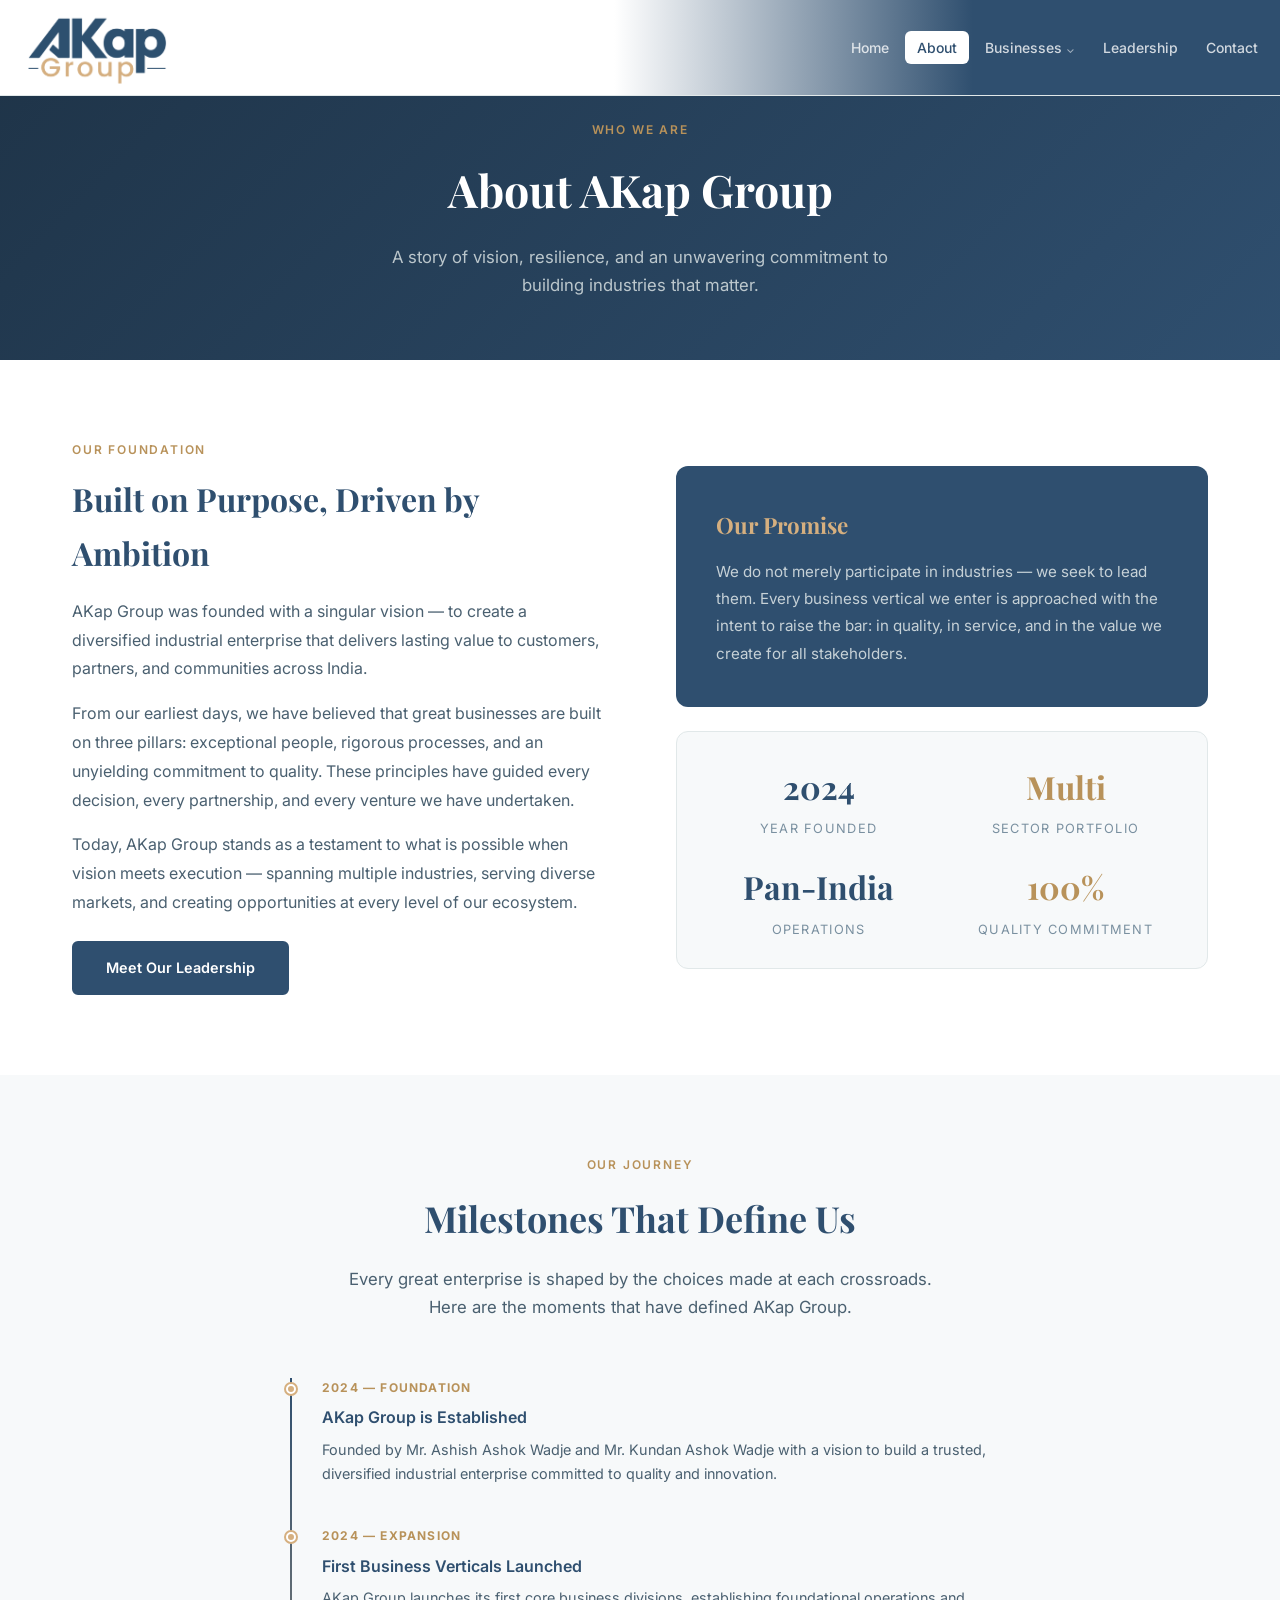
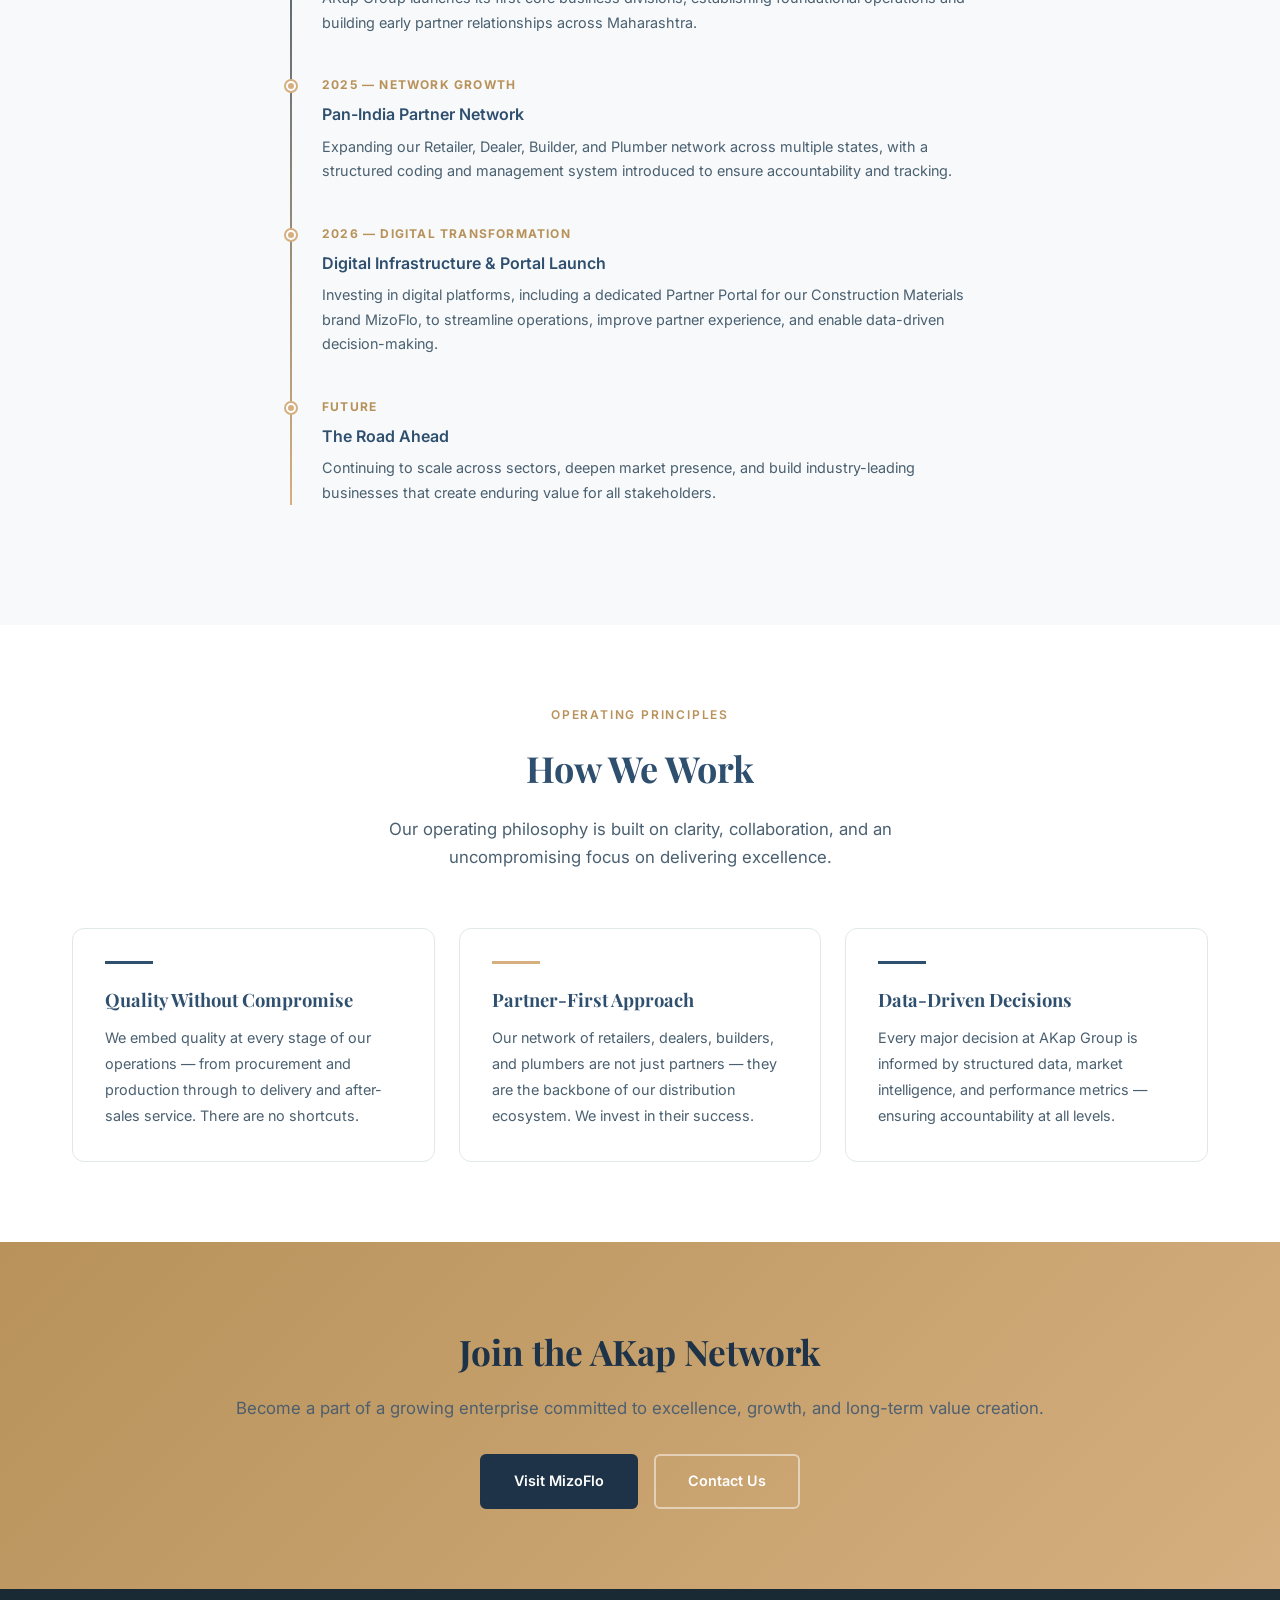
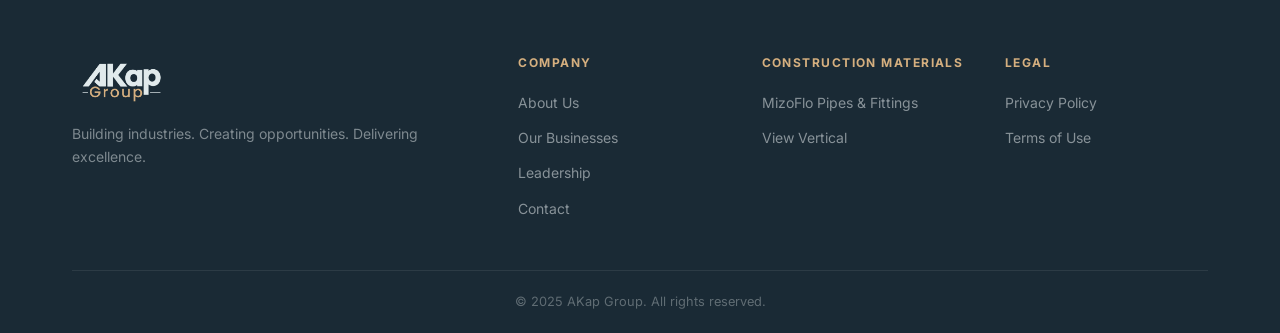
==== commit cf41f553: "Enhance dropdown for businesses section in about.html" ====
--- a/about.html
+++ b/about.html
@@ -20,13 +20,15 @@
       <li><a href="index.html">Home</a></li>
       <li><a href="about.html" class="active">About</a></li>
       <li class="nav-dropdown">
-        <a href="businesses.html" class="nav-dropdown-toggle">Businesses</a>
+        <a href="businesses.html" class="nav-dropdown-toggle">Businesses<span class="nav-dropdown-toggle-arrow">⌄</span></a>
         <div class="nav-dropdown-panel">
           <div class="nav-dropdown-area">
             <a href="construction-materials.html" class="nav-dropdown-area-link">
               <span>Construction Materials</span>
+            </a>
+            <button type="button" class="nav-dropdown-area-toggle" aria-expanded="false" aria-label="Show brands in Construction Materials">
               <span class="nav-dropdown-area-arrow">›</span>
-            </a>
+            </button>
             <div class="nav-dropdown-brands">
               <a href="mizoflo.html" class="nav-dropdown-brand-link"><img src="images/mizoflo-logo.png" data-img="mizofloLogo" alt="" class="nav-dropdown-brand-logo">MizoFlo Pipes &amp; Fittings</a>
             </div>
--- a/style.css
+++ b/style.css
@@ -610,18 +610,33 @@
 }
 .nav-dropdown-area { position: relative; }
 .nav-links a.nav-dropdown-area-link {
-  display: flex; align-items: center; justify-content: space-between; gap: 10px;
-  padding: 10px 14px; border-radius: var(--radius-sm);
+  display: flex; align-items: center; gap: 10px;
+  padding: 10px 40px 10px 14px; border-radius: var(--radius-sm);
   color: var(--navy); text-decoration: none;
   font-weight: 600; font-size: 0.875rem;
 }
 .nav-links a.nav-dropdown-area-link:hover { background: var(--off-white); color: var(--navy-dark); }
-.nav-dropdown-area-arrow { color: var(--text-light); font-size: 1rem; }
+.nav-dropdown-area-toggle {
+  position: absolute; top: 4px; right: 4px;
+  width: 32px; height: 32px;
+  display: flex; align-items: center; justify-content: center;
+  background: none; border: none; cursor: pointer;
+  color: var(--text-light); border-radius: var(--radius-sm);
+}
+.nav-dropdown-area-toggle:hover { background: var(--off-white); color: var(--navy); }
+.nav-dropdown-area-arrow { font-size: 1rem; display: inline-block; transition: transform 0.2s ease; }
+.nav-dropdown-area.open .nav-dropdown-area-toggle .nav-dropdown-area-arrow,
+.nav-dropdown-area:hover .nav-dropdown-area-arrow { transform: rotate(90deg); }
 
 .nav-dropdown-brands {
-  margin: 2px 0 6px 14px;
-  padding-left: 12px;
-  border-left: 2px solid var(--silver);
+  max-height: 0; overflow: hidden; opacity: 0;
+  margin: 0 0 0 14px; padding-left: 12px; border-left: 2px solid var(--silver);
+  transition: max-height 0.25s ease, opacity 0.2s ease, margin 0.25s ease;
+}
+.nav-dropdown-area:hover .nav-dropdown-brands,
+.nav-dropdown-area.open .nav-dropdown-brands,
+.nav-dropdown-area:focus-within .nav-dropdown-brands {
+  max-height: 200px; opacity: 1; margin-top: 2px; margin-bottom: 6px;
 }
 .nav-links a.nav-dropdown-brand-link {
   display: flex; align-items: center; gap: 9px;
@@ -630,6 +645,8 @@
 }
 .nav-links a.nav-dropdown-brand-link:hover { background: var(--off-white); color: var(--navy); }
 .nav-dropdown-brand-logo { height: 18px; width: auto; max-width: 70px; object-fit: contain; flex-shrink: 0; }
+
+.nav-dropdown-toggle-arrow { margin-left: 4px; font-size: 0.7rem; opacity: 0.7; display: inline-block; }
 
 @media (max-width: 768px) {
   .nav-dropdown-panel {
@@ -637,6 +654,7 @@
     box-shadow: none; border: none; min-width: auto;
     padding: 2px 0 6px 14px; margin-top: 4px;
   }
-  .nav-dropdown-brands { margin-left: 0; }
-  .nav-links a.nav-dropdown-area-link { padding: 8px 14px; }
-}
+  .nav-dropdown-area:hover .nav-dropdown-brands { max-height: 0; opacity: 0; margin: 0; }
+  .nav-dropdown-area.open .nav-dropdown-brands { max-height: 200px; opacity: 1; margin-top: 2px; margin-bottom: 6px; }
+  .nav-links a.nav-dropdown-area-link { padding: 8px 40px 8px 14px; }
+}
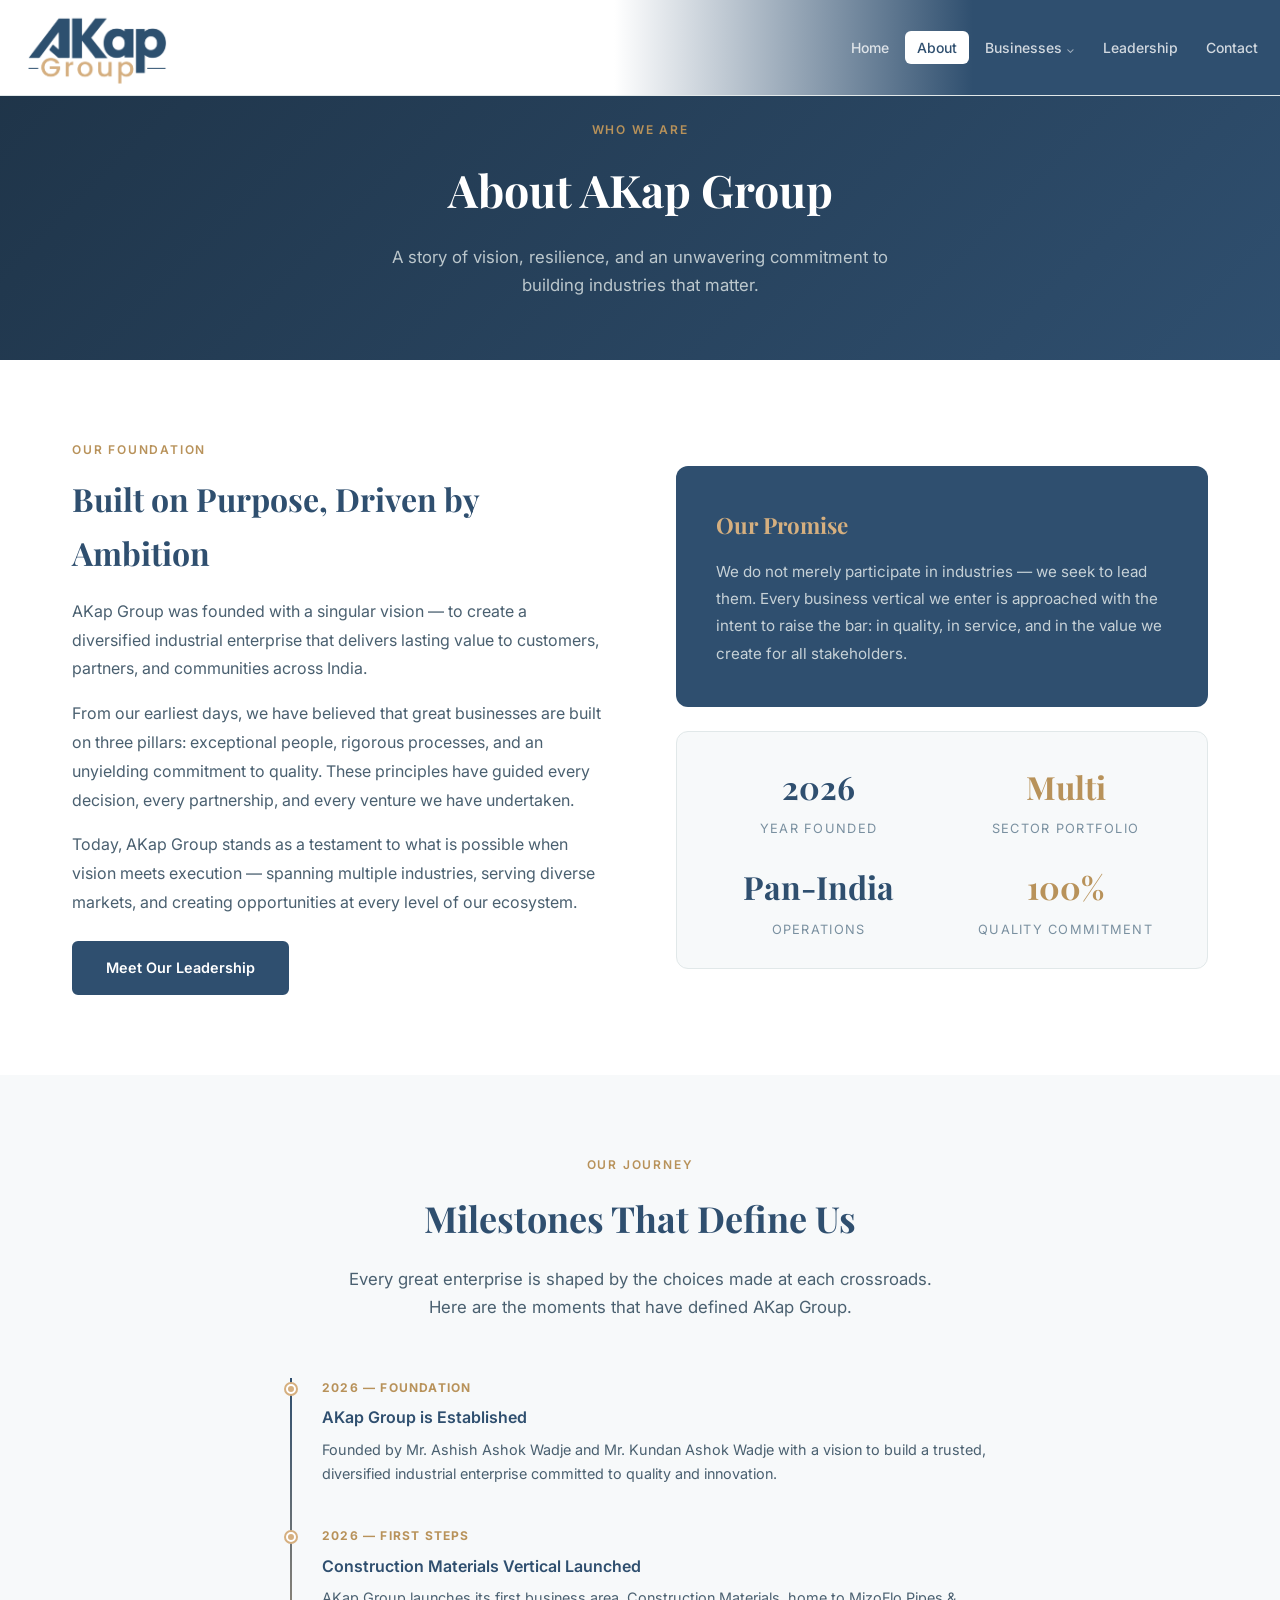
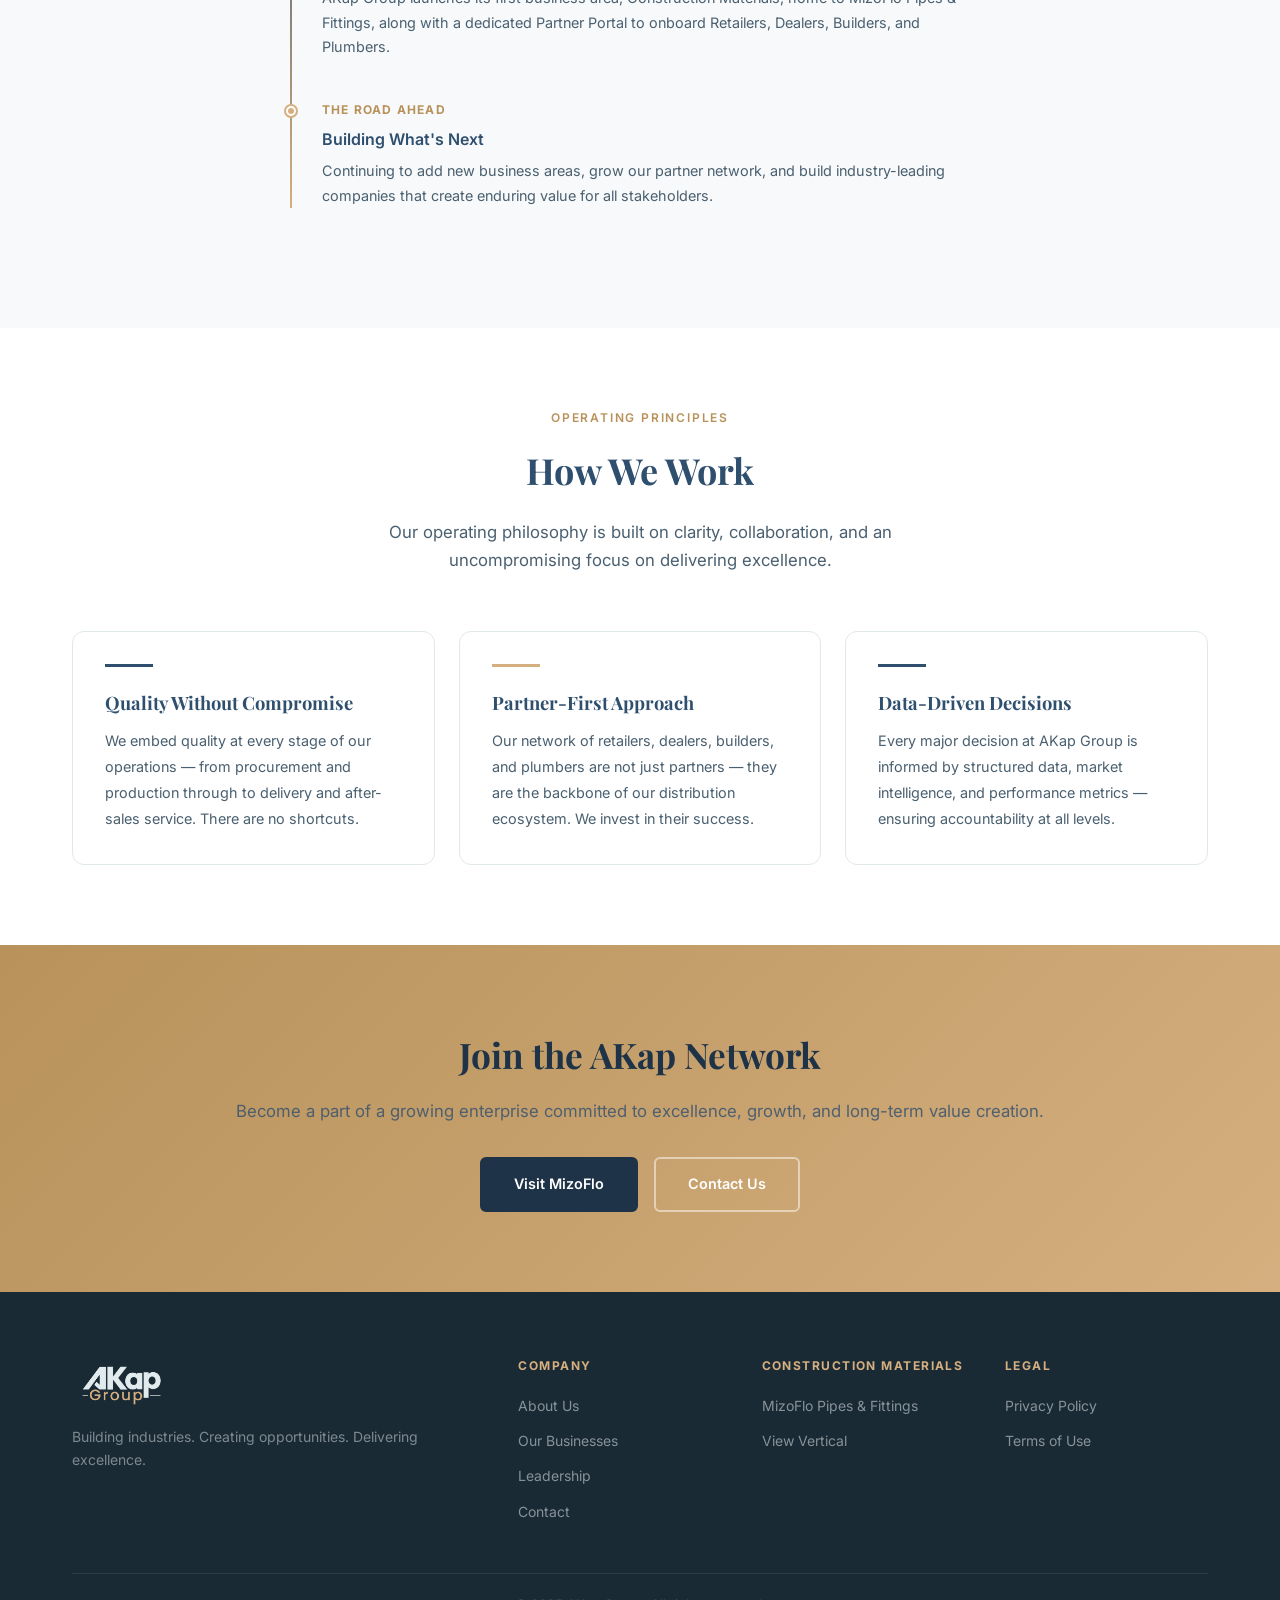
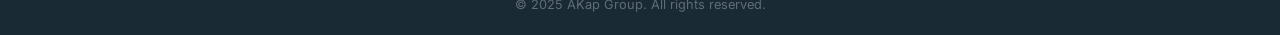
==== commit 38435fe8: "Update timeline for AKap Group to 2026" ====
--- a/about.html
+++ b/about.html
@@ -68,7 +68,7 @@
         <div style="margin-top: 24px; background: var(--off-white); border: 1px solid var(--silver); border-radius: var(--radius-md); padding: 28px;">
           <div style="display: grid; grid-template-columns: 1fr 1fr; gap: 20px; text-align: center;">
             <div>
-              <div style="font-family: var(--font-display); font-size: 2rem; font-weight: 700; color: var(--navy);">2024</div>
+              <div style="font-family: var(--font-display); font-size: 2rem; font-weight: 700; color: var(--navy);">2026</div>
               <div style="font-size: 0.8rem; color: var(--text-light); text-transform: uppercase; letter-spacing: 0.1em; margin-top: 4px;">Year Founded</div>
             </div>
             <div>
@@ -100,30 +100,20 @@
     <div style="max-width: 700px; margin: 0 auto;">
       <div class="timeline">
         <div class="timeline-item">
-          <div class="timeline-year">2024 — Foundation</div>
-          <h4>AKap Group is Established</h4>
-          <p>Founded by Mr. Ashish Ashok Wadje and Mr. Kundan Ashok Wadje with a vision to build a trusted, diversified industrial enterprise committed to quality and innovation.</p>
-        </div>
-        <div class="timeline-item">
-          <div class="timeline-year">2024 — Expansion</div>
-          <h4>First Business Verticals Launched</h4>
-          <p>AKap Group launches its first core business divisions, establishing foundational operations and building early partner relationships across Maharashtra.</p>
-        </div>
-        <div class="timeline-item">
-          <div class="timeline-year">2025 — Network Growth</div>
-          <h4>Pan-India Partner Network</h4>
-          <p>Expanding our Retailer, Dealer, Builder, and Plumber network across multiple states, with a structured coding and management system introduced to ensure accountability and tracking.</p>
-        </div>
-        <div class="timeline-item">
-          <div class="timeline-year">2026 — Digital Transformation</div>
-          <h4>Digital Infrastructure &amp; Portal Launch</h4>
-          <p>Investing in digital platforms, including a dedicated Partner Portal for our Construction Materials brand MizoFlo, to streamline operations, improve partner experience, and enable data-driven decision-making.</p>
-        </div>
-        <div class="timeline-item">
-          <div class="timeline-year">Future</div>
-          <h4>The Road Ahead</h4>
-          <p>Continuing to scale across sectors, deepen market presence, and build industry-leading businesses that create enduring value for all stakeholders.</p>
-        </div>
+  <div class="timeline-year">2026 — Foundation</div>
+  <h4>AKap Group is Established</h4>
+  <p>Founded by Mr. Ashish Ashok Wadje and Mr. Kundan Ashok Wadje with a vision to build a trusted, diversified industrial enterprise committed to quality and innovation.</p>
+</div>
+<div class="timeline-item">
+  <div class="timeline-year">2026 — First Steps</div>
+  <h4>Construction Materials Vertical Launched</h4>
+  <p>AKap Group launches its first business area, Construction Materials, home to MizoFlo Pipes &amp; Fittings, along with a dedicated Partner Portal to onboard Retailers, Dealers, Builders, and Plumbers.</p>
+</div>
+<div class="timeline-item">
+  <div class="timeline-year">The Road Ahead</div>
+  <h4>Building What's Next</h4>
+  <p>Continuing to add new business areas, grow our partner network, and build industry-leading companies that create enduring value for all stakeholders.</p>
+</div>
       </div>
     </div>
   </div>
--- a/style.css
+++ b/style.css
@@ -140,19 +140,38 @@
 
 /* ── HERO ── */
 .hero {
-  min-height: 100vh; padding-top: 80px;
-  background: linear-gradient(135deg, var(--navy-dark) 0%, var(--navy) 50%, #3D6080 100%);
+  min-height: 92vh; padding-top: 80px;
+  background: linear-gradient(135deg, var(--navy-dark) 0%, var(--navy) 50%, var(--navy-light) 100%);
   display: flex; flex-direction: column; justify-content: center;
   position: relative; overflow: hidden;
 }
+/* Optional full-bleed photo behind the hero. Controlled from
+   images.js (key: heroHome) — if no image is set, or the file
+   404s, the element hides itself and the gradient above shows
+   through, so this is fully optional/graceful. */
+.hero-bg-image {
+  position: absolute; inset: 0; z-index: 0;
+  width: 100%; height: 100%; object-fit: cover; object-position: center;
+}
+/* Brand-colored scrim over the photo so headline text stays
+   legible and the section still reads as "this brand's" hero,
+   not just a stock photo. Built from the theme's own navy-dark
+   variable via color-mix, so it re-themes automatically per brand. */
+.hero-overlay {
+  position: absolute; inset: 0; z-index: 1;
+  background: linear-gradient(100deg,
+    color-mix(in srgb, var(--navy-dark) 94%, transparent) 0%,
+    color-mix(in srgb, var(--navy-dark) 75%, transparent) 45%,
+    color-mix(in srgb, var(--navy-dark) 38%, transparent) 100%);
+}
 .hero-bg-pattern {
-  position: absolute; inset: 0;
+  position: absolute; inset: 0; z-index: 1;
   background-image: radial-gradient(circle at 20% 80%, rgba(213,175,127,0.12) 0%, transparent 50%),
                     radial-gradient(circle at 80% 20%, rgba(225,232,233,0.08) 0%, transparent 50%);
 }
 .hero-content {
-  position: relative; z-index: 1;
-  max-width: 1200px; margin: 0 auto; padding: 60px 2rem 40px;
+  position: relative; z-index: 2;
+  max-width: 1200px; margin: 0 auto; padding: 60px 2rem 70px;
   max-width: 800px;
 }
 .hero-eyebrow { font-size: 0.75rem; font-weight: 600; letter-spacing: 0.2em; text-transform: uppercase; color: var(--gold); margin-bottom: 20px; }
@@ -164,18 +183,33 @@
 .hero-subtitle { font-size: 1.1rem; color: rgba(225,232,233,0.85); max-width: 580px; margin-bottom: 40px; line-height: 1.8; }
 .hero-actions { display: flex; gap: 16px; flex-wrap: wrap; }
 
-.hero-visual {
-  position: relative; z-index: 1;
-  max-width: 1200px; margin: 0 auto; padding: 0 2rem 60px;
-  display: flex; gap: 20px; flex-wrap: wrap;
-}
-.hero-stat-card {
-  background: rgba(255,255,255,0.08); border: 1px solid rgba(255,255,255,0.15);
-  border-radius: var(--radius-md); padding: 20px 28px;
-  backdrop-filter: blur(10px);
-}
-.stat-number { font-family: var(--font-display); font-size: 1.5rem; font-weight: 700; color: var(--gold); line-height: 1.1; }
-.stat-label { font-size: 0.8rem; font-weight: 500; color: rgba(225,232,233,0.7); text-transform: uppercase; letter-spacing: 0.1em; margin-top: 4px; }
+/* Full-width highlight strip directly beneath the hero — same idea
+   as the tan "Careers / Investors / Media" bar on international
+   group sites: a few high-value links, not stat cards, are what a
+   first-time visitor actually wants to click next. */
+.hero-highlight-strip { background: var(--gold); }
+.hero-highlight-strip-inner {
+  max-width: 1450px; margin: 0 auto;
+  display: grid; grid-template-columns: repeat(3, 1fr);
+}
+.hero-highlight-item {
+  display: flex; flex-direction: column; gap: 6px;
+  padding: 26px 36px; text-decoration: none;
+  border-right: 1px solid rgba(0,0,0,0.08);
+  transition: background var(--transition);
+}
+.hero-highlight-item:last-child { border-right: none; }
+.hero-highlight-item:hover { background: rgba(0,0,0,0.06); }
+.hero-highlight-eyebrow {
+  font-size: 0.7rem; font-weight: 700; letter-spacing: 0.12em;
+  text-transform: uppercase; color: var(--navy-dark); opacity: 0.75;
+}
+.hero-highlight-title { font-family: var(--font-display); font-size: 1.25rem; font-weight: 700; color: var(--navy-dark); }
+@media (max-width: 768px) {
+  .hero-highlight-strip-inner { grid-template-columns: 1fr; }
+  .hero-highlight-item { border-right: none; border-bottom: 1px solid rgba(0,0,0,0.08); }
+  .hero-highlight-item:last-child { border-bottom: none; }
+}
 
 /* ── MISSION STRIP ── */
 .mission-strip { background: var(--navy); padding: 60px 0; }
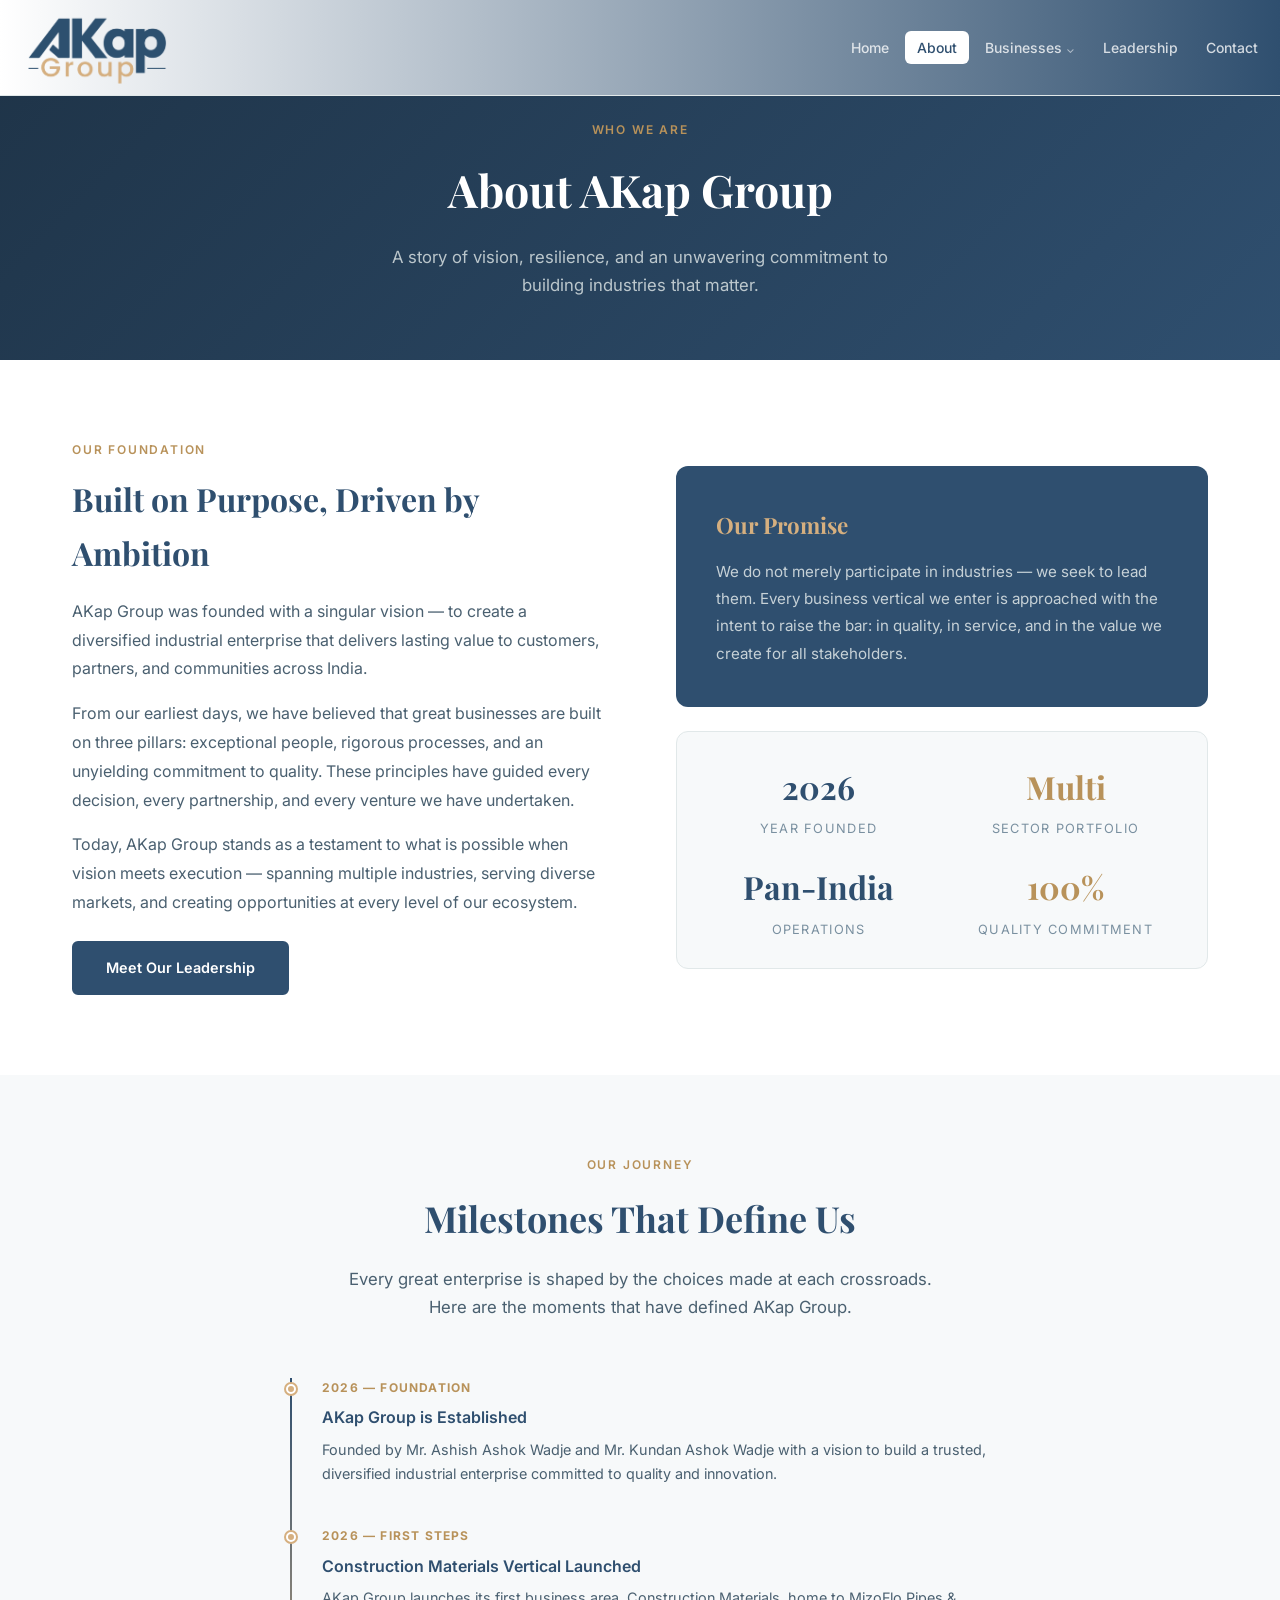
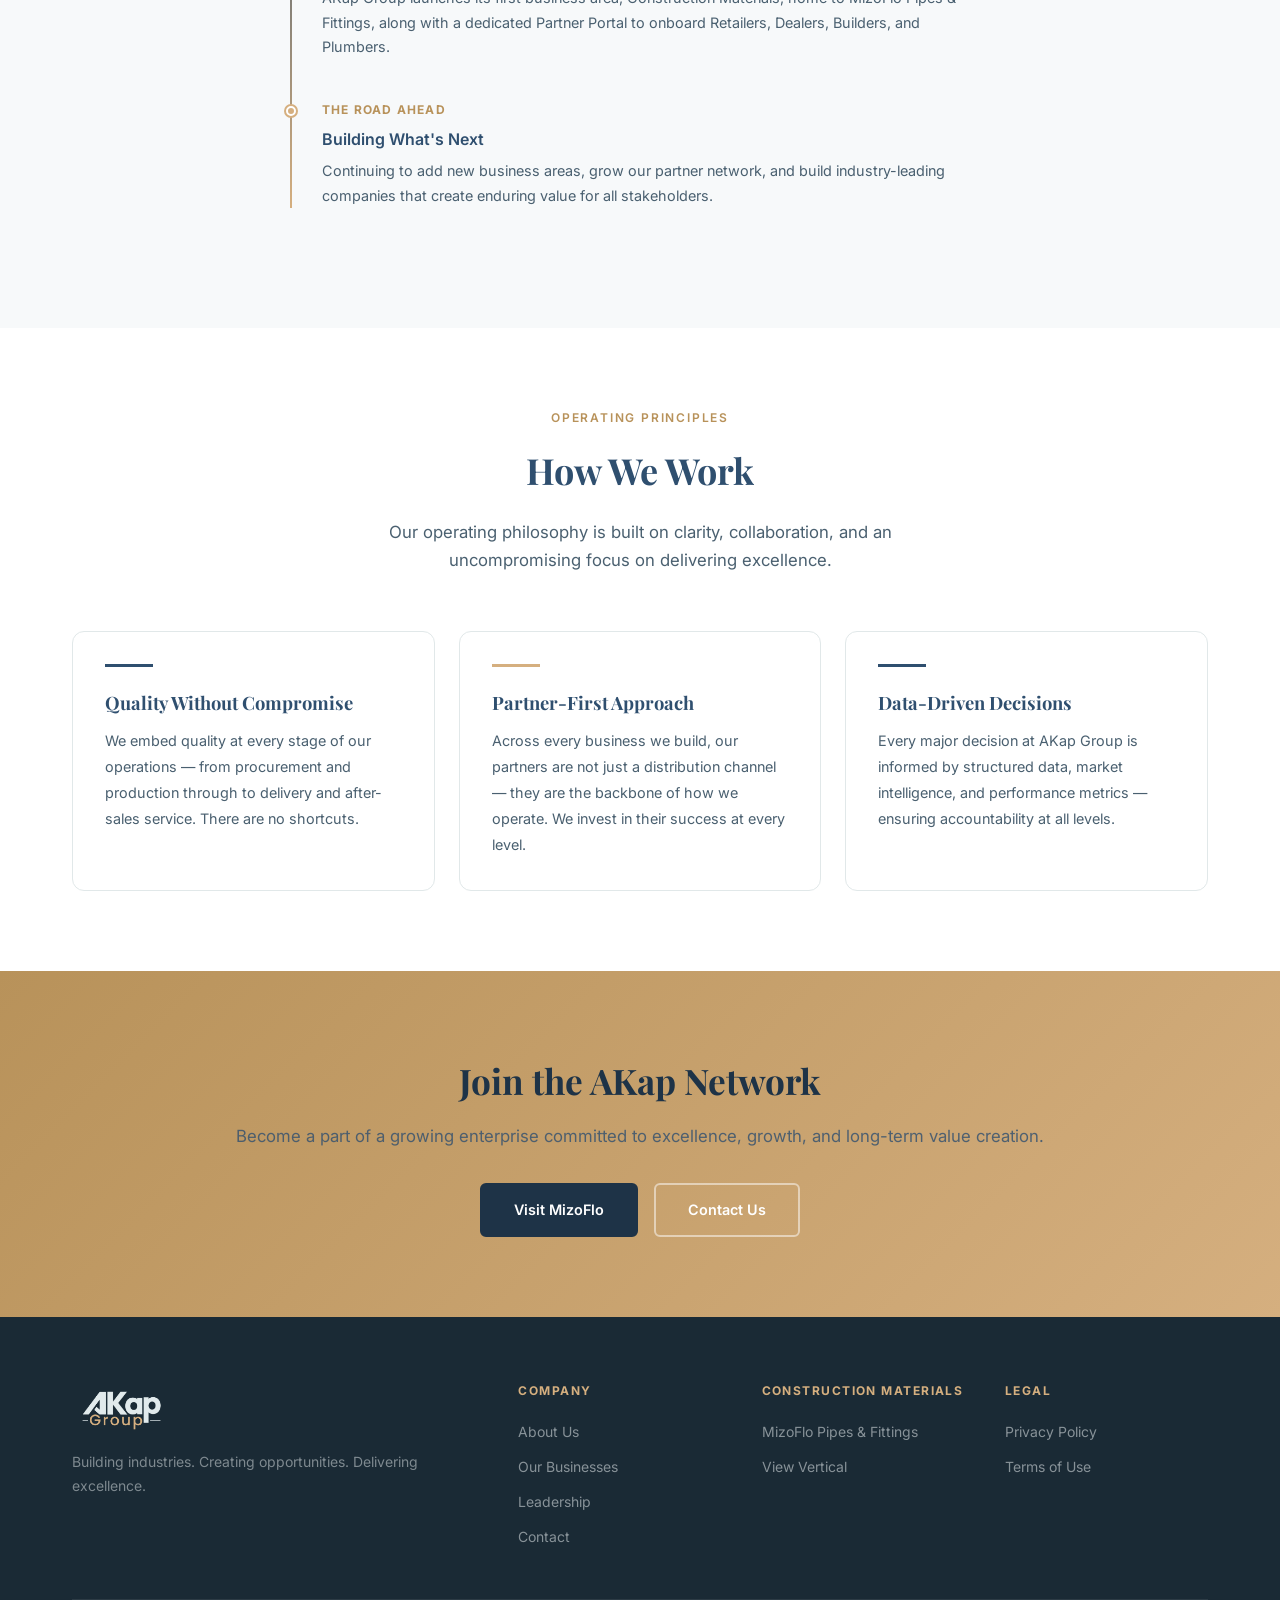
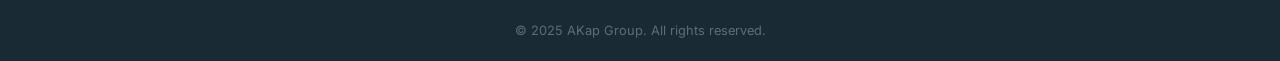
==== commit 347dd142: "Revise partner description for clarity and emphasis" ====
--- a/about.html
+++ b/about.html
@@ -135,7 +135,7 @@
       <div style="background: var(--white); border: 1px solid var(--silver); border-radius: var(--radius-md); padding: 32px;">
         <div style="width: 48px; height: 3px; background: var(--gold); margin-bottom: 20px;"></div>
         <h4 style="font-family: var(--font-display); font-size: 1.15rem; color: var(--navy); margin-bottom: 10px;">Partner-First Approach</h4>
-        <p style="font-size: 0.9rem; color: var(--text-mid); line-height: 1.8;">Our network of retailers, dealers, builders, and plumbers are not just partners — they are the backbone of our distribution ecosystem. We invest in their success.</p>
+        <p style="font-size: 0.9rem; color: var(--text-mid); line-height: 1.8;">Across every business we build, our partners are not just a distribution channel — they are the backbone of how we operate. We invest in their success at every level.</p>
       </div>
       <div style="background: var(--white); border: 1px solid var(--silver); border-radius: var(--radius-md); padding: 32px;">
         <div style="width: 48px; height: 3px; background: var(--navy); margin-bottom: 20px;"></div>
--- a/style.css
+++ b/style.css
@@ -101,7 +101,7 @@
 /* ── NAVBAR ── */
 .navbar {
   position: fixed; top: 0; left: 0; right: 0; z-index: 1000;
-  background: linear-gradient(90deg, #ffffff 0%, #ffffff 48%, var(--navbar-brand) 76%, var(--navbar-brand) 100%);
+  background: linear-gradient(90deg, #ffffff 0%, #ffffff 0%, var(--navbar-brand) 100%, var(--navbar-brand) 100%);
   border-bottom: 1px solid var(--silver);
   transition: box-shadow var(--transition), background var(--transition);
 }
@@ -235,6 +235,31 @@
 .card-link { font-size: 0.875rem; font-weight: 600; color: var(--gold-dark); text-decoration: none; transition: color var(--transition); }
 .card-link:hover { color: var(--navy); }
 
+/* ── PRODUCT MOCKUP CARDS (e.g. MizoFlo CPVC/UPVC family shots) ──
+   Designed for transparent-background PNG product renders: the
+   image sits on a soft tinted panel rather than a hard white card,
+   so a background-less PNG doesn't look like it's "floating" on
+   nothing. Add more `.product-mockup-card` blocks any time — the
+   grid just wraps. */
+.product-mockup-grid { display: grid; grid-template-columns: repeat(auto-fit, minmax(280px, 1fr)); gap: 28px; }
+.product-mockup-card {
+  background: var(--off-white); border: 1px solid var(--silver);
+  border-radius: var(--radius-md); overflow: hidden;
+  transition: box-shadow var(--transition), transform var(--transition);
+  user-select: none; -webkit-user-select: none;
+}
+.product-mockup-image-wrap img { user-select: none; -webkit-user-select: none; pointer-events: none; cursor: default; }
+.product-mockup-card:hover { box-shadow: var(--shadow-md); transform: translateY(-4px); }
+.product-mockup-image-wrap {
+  display: flex; align-items: center; justify-content: center;
+  padding: 36px; min-height: 220px;
+  background: radial-gradient(circle at 50% 40%, color-mix(in srgb, var(--gold) 10%, transparent) 0%, transparent 70%);
+}
+.product-mockup-image-wrap img { max-width: 100%; max-height: 220px; object-fit: contain; }
+.product-mockup-card-body { padding: 0 28px 28px; }
+.product-mockup-card-body h3 { font-family: var(--font-display); font-size: 1.15rem; color: var(--navy); margin-bottom: 10px; }
+.product-mockup-card-body p { font-size: 0.9rem; color: var(--text-mid); line-height: 1.7; }
+
 /* ── LEADERSHIP TEASER ── */
 .leadership-teaser { background: var(--white); }
 .leadership-inner { display: grid; grid-template-columns: 1fr 1fr; gap: 72px; align-items: center; }
@@ -276,8 +301,27 @@
 .cta-section {
   background: linear-gradient(135deg, var(--gold-dark) 0%, var(--gold) 100%);
   padding: 80px 0;
-}
-.cta-inner { text-align: center; }
+  position: relative; overflow: hidden;
+}
+/* Optional full-bleed banner photo behind a CTA section (e.g. the
+   "Become a MizoFlo Partner" banner). Same safe-fallback pattern as
+   .hero-bg-image / .page-hero-bg-image: wire a key up in images.js
+   and drop <img class="cta-bg-image" data-img="yourKey"> as the
+   first element inside .cta-section, followed by a
+   <div class="cta-overlay"></div>. Missing image = the plain
+   gold gradient above shows through instead. */
+.cta-bg-image {
+  position: absolute; inset: 0; z-index: 0;
+  width: 100%; height: 100%; object-fit: cover; object-position: center;
+}
+.cta-overlay {
+  position: absolute; inset: 0; z-index: 1;
+  background: linear-gradient(100deg,
+    color-mix(in srgb, var(--gold) 88%, transparent) 0%,
+    color-mix(in srgb, var(--gold) 70%, transparent) 55%,
+    color-mix(in srgb, var(--gold) 40%, transparent) 100%);
+}
+.cta-inner { text-align: center; position: relative; z-index: 2; }
 .cta-inner h2 { font-family: var(--font-display); font-size: 2.2rem; color: var(--navy-dark); margin-bottom: 12px; }
 .cta-inner p { font-size: 1.05rem; color: rgba(47,79,111,0.8); margin-bottom: 32px; }
 .cta-actions { display: flex; gap: 16px; justify-content: center; flex-wrap: wrap; }
@@ -304,9 +348,29 @@
 .page-hero {
   background: linear-gradient(135deg, var(--navy-dark), var(--navy));
   padding: 120px 0 60px; text-align: center;
-}
-.page-hero h1 { font-family: var(--font-display); font-size: 2.8rem; color: var(--white); margin-bottom: 14px; }
-.page-hero p { font-size: 1.05rem; color: rgba(225,232,233,0.8); max-width: 560px; margin: 0 auto; }
+  position: relative; overflow: hidden;
+}
+.page-hero h1 { font-family: var(--font-display); font-size: 2.8rem; color: var(--white); margin-bottom: 14px; position: relative; z-index: 2; }
+.page-hero p { font-size: 1.05rem; color: rgba(225,232,233,0.8); max-width: 560px; margin: 0 auto; position: relative; z-index: 2; }
+.page-hero .section-eyebrow { position: relative; z-index: 2; }
+/* Optional full-bleed photo behind an inner-page hero — same pattern
+   as .hero-bg-image on the homepage. Wire a key up in images.js and
+   drop <img class="page-hero-bg-image" data-img="yourKey"> as the
+   very first element inside .page-hero, followed by a
+   <div class="page-hero-overlay"></div>. No image set / 404 = the
+   element hides itself and the plain gradient shows through, so
+   this is fully optional per page.  */
+.page-hero-bg-image {
+  position: absolute; inset: 0; z-index: 0;
+  width: 100%; height: 100%; object-fit: cover; object-position: center;
+}
+.page-hero-overlay {
+  position: absolute; inset: 0; z-index: 1;
+  background: linear-gradient(100deg,
+    color-mix(in srgb, var(--navy-dark) 72%, transparent) 0%,
+    color-mix(in srgb, var(--navy-dark) 60%, transparent) 50%,
+    color-mix(in srgb, var(--navy-dark) 35%, transparent) 100%);
+}
 
 /* ── ABOUT PAGE ── */
 .about-intro { display: grid; grid-template-columns: 1fr 1fr; gap: 72px; align-items: center; }
@@ -573,11 +637,11 @@
 .parent-brand-link:hover .parent-brand-logo { opacity: 1; }
 .brand-divider { width: 1px; height: 40px; background: var(--silver-dark); display: inline-block; }
 .sub-brand-link { display: flex; align-items: center; text-decoration: none; }
-.sub-brand-logo { height: 150px; width: auto; max-width: 400px; object-fit: contain; }
+.sub-brand-logo { height: 55px; width: auto; max-width: 165px; object-fit: contain; }
 
 @media (max-width: 768px) {
   .parent-brand-logo { height: 67px; max-width: 192px; } 
-   .sub-brand-logo { height: 96px; max-width: 230px; }
+   .sub-brand-logo { height: 36px; max-width: 96.84px; }
   .brand-divider { height: 30px; }
 }
 .parent-brand-badge {
